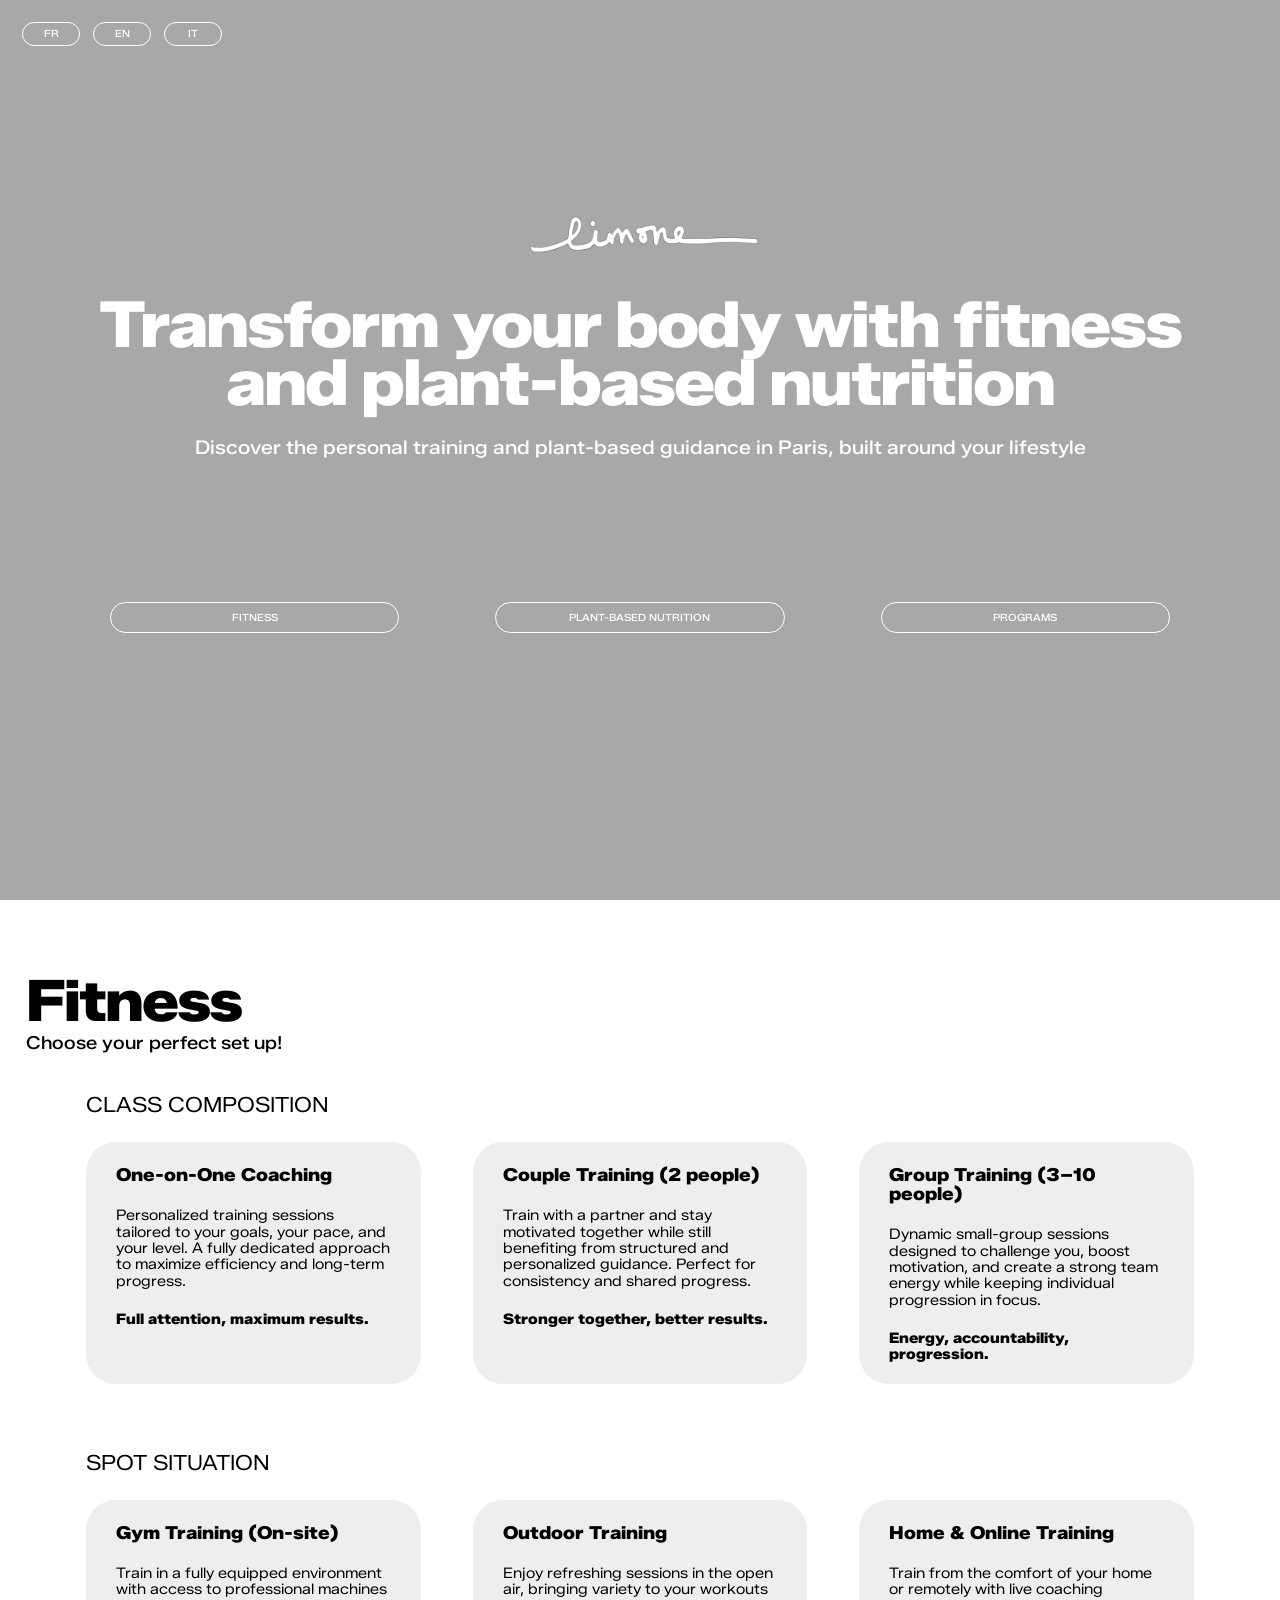
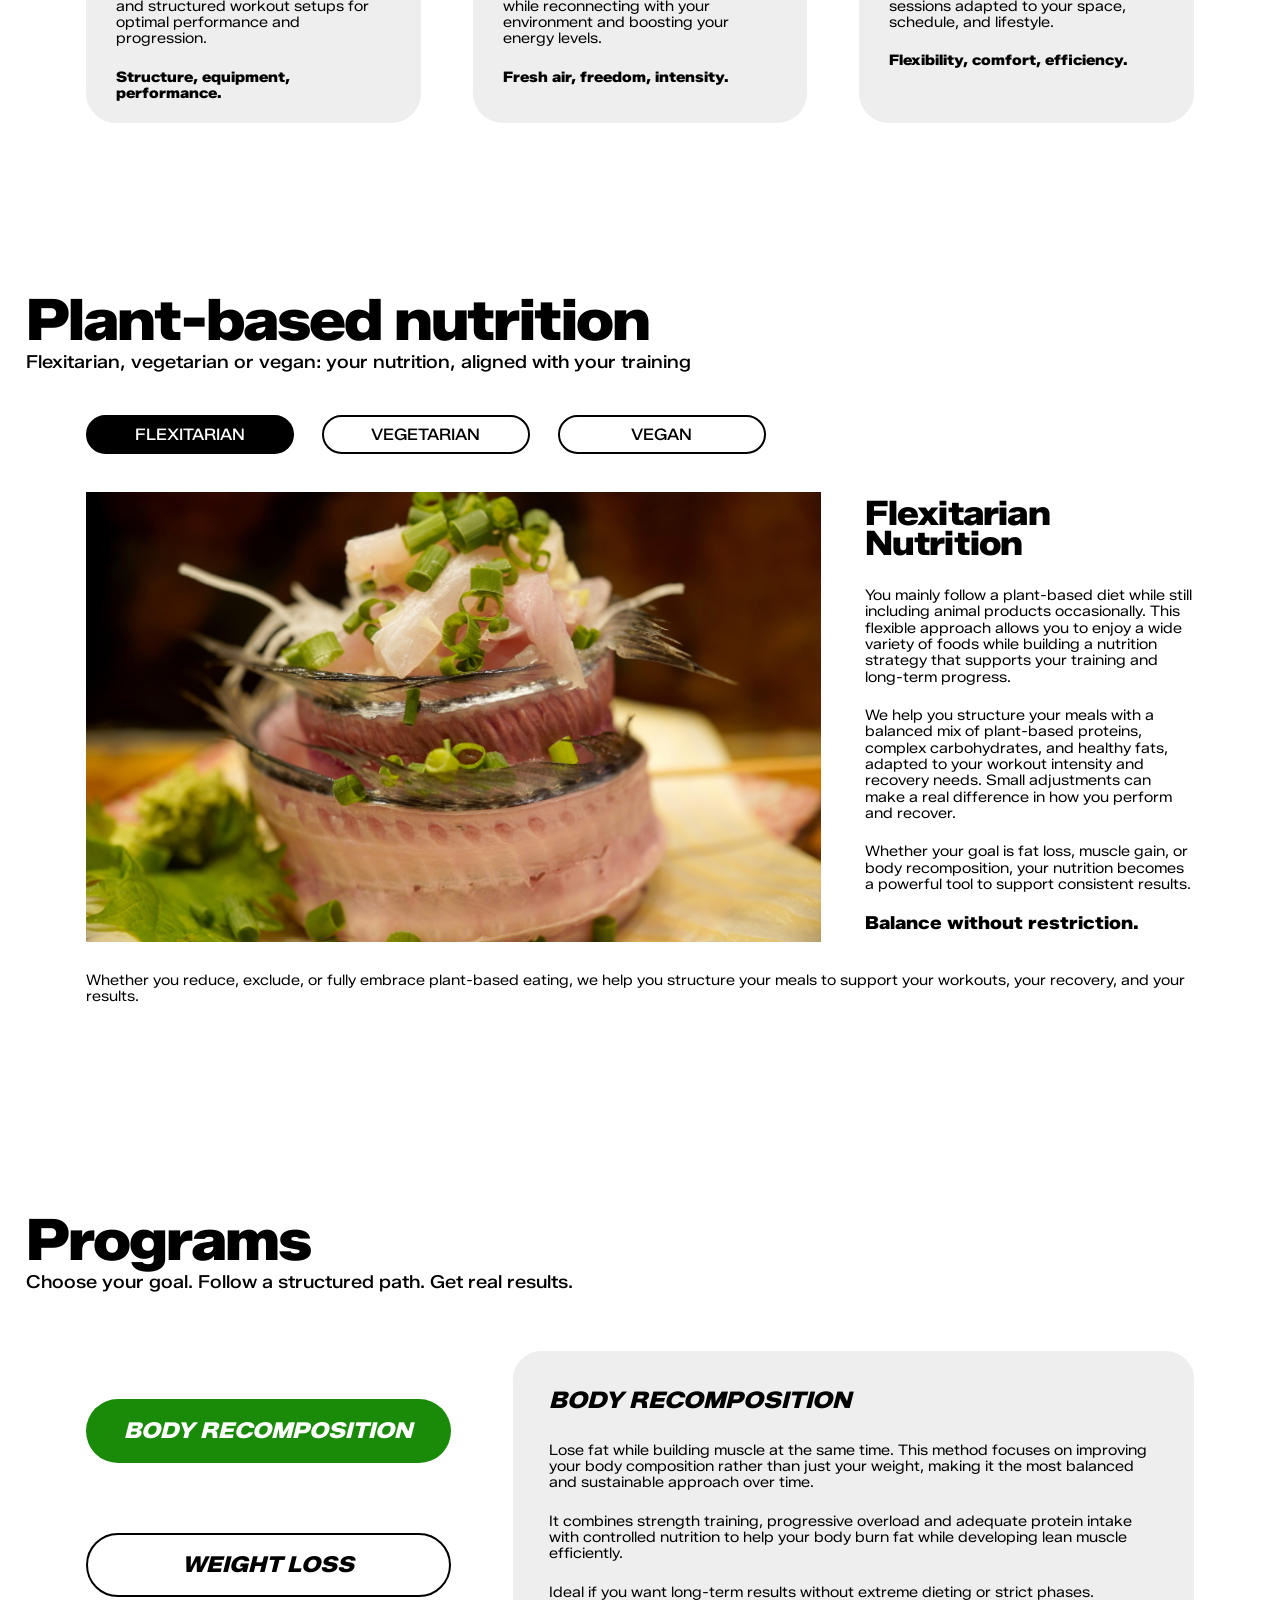
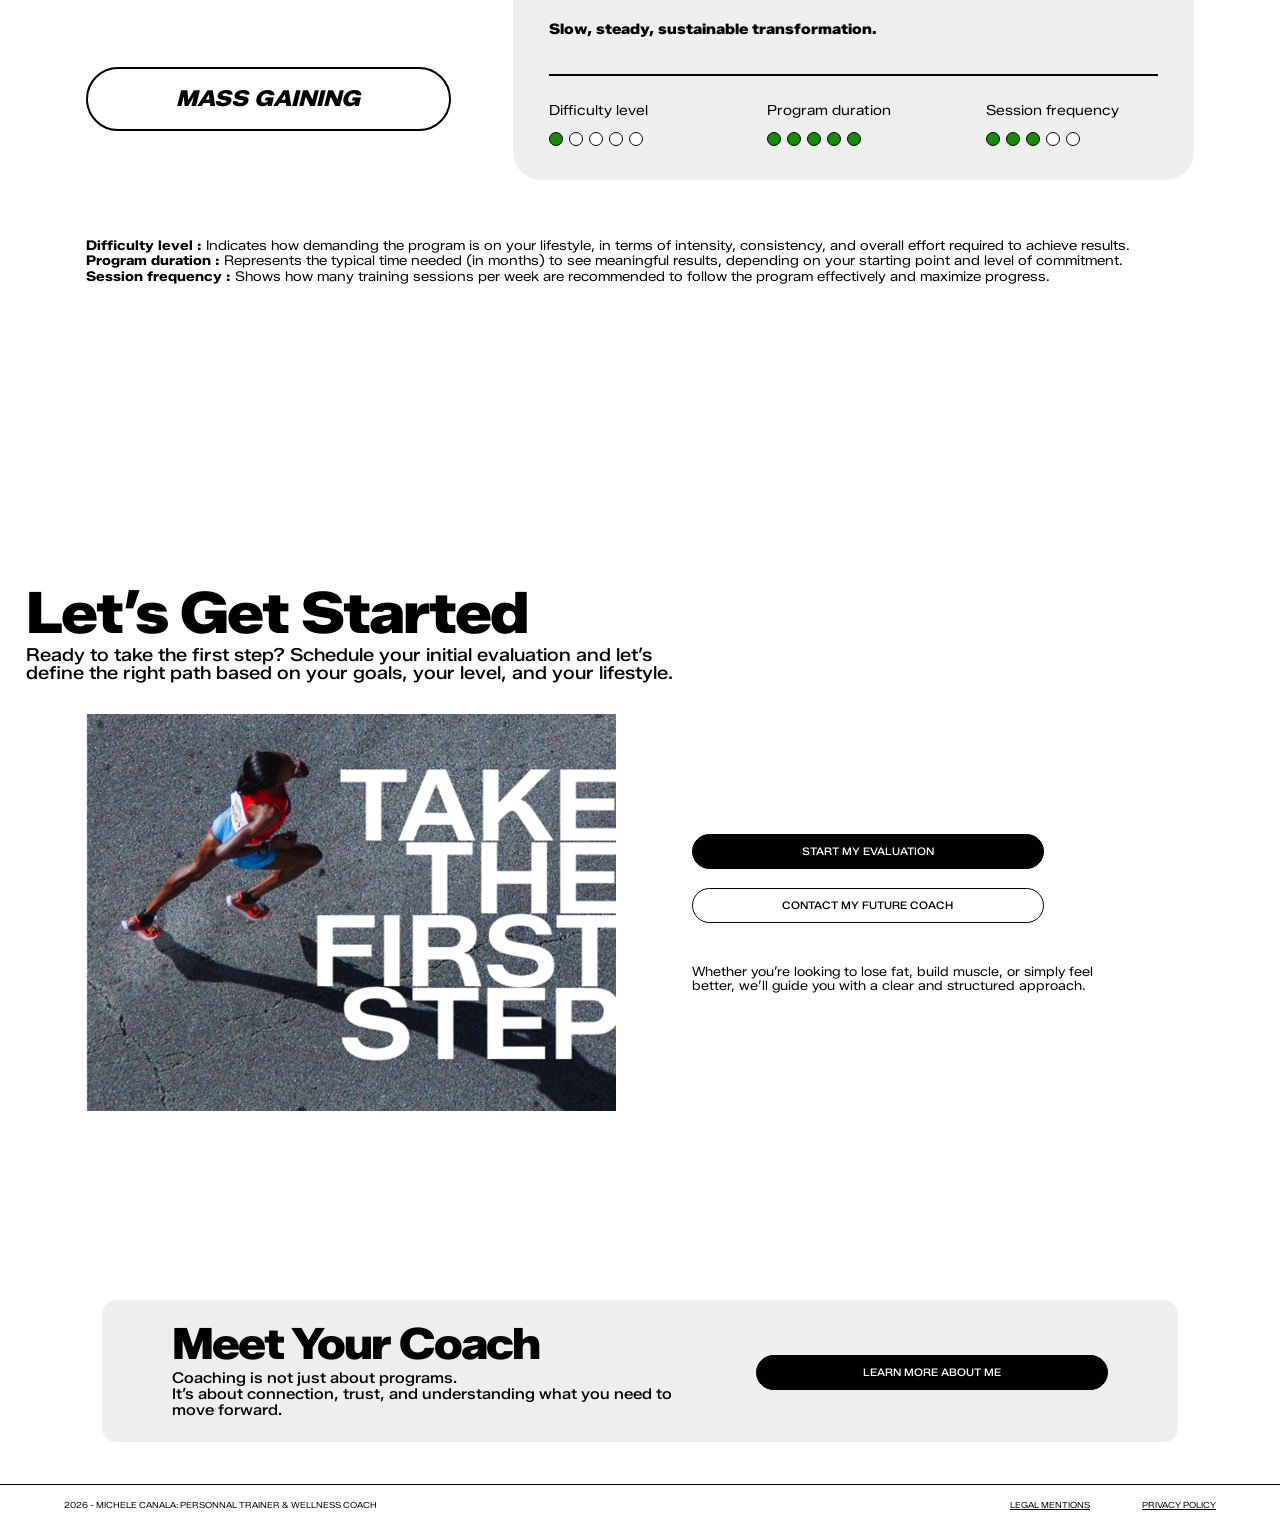
==== index.html @ 16d96513 "Update index.html" ====
<!-- =========================
     PAGE PRINCIPALE - MICHELE CANALA
========================= -->

<!DOCTYPE html>
<html lang="en">

<head>
    <meta charset="UTF-8">
    <meta name="viewport" content="width=device-width, initial-scale=1.0">
    <title>Michele Canala - Personal Trainer & Wellness Coach</title>
    <link rel="stylesheet" href="style.css">
</head>

<body>

    <header class="hero" id="top">

        <video class="hero-video" autoplay muted loop playsinline>
            <source src="Video-header-michele-canala.mp4" type="video/mp4">
        </video>

        <div class="hero-filter"></div>

        <div class="language-switcher">
            <a href="#">FR</a>
            <a href="#">EN</a>
            <a href="#">IT</a>
        </div>

        <div class="hero-content">

            <img class="hero-logo" src="limone-w.png" alt="Limone">

            <h1>
                <span>Transform your body with fitness</span>
                <span>and plant-based nutrition</span>
            </h1>

            <p>
                Discover the personal training and plant-based guidance in Paris,
                built around your lifestyle
            </p>

            <nav class="hero-nav">
                <button onclick="scrollToSection('fitness')">FITNESS</button>
                <button onclick="scrollToSection('nutrition')">PLANT-BASED NUTRITION</button>
                <button onclick="scrollToSection('programs')">PROGRAMS</button>
            </nav>

        </div>

    </header>

    <main>

        <!-- =========================
             FITNESS
        ========================= -->
        <section id="fitness" class="screen-section fitness-section">

            <div class="section-heading">
                <h2>Fitness</h2>
                <p>Choose your perfect set up!</p>
            </div>

            <div class="section-content-offset">

                <div class="content-block">
                    <p class="block-label">CLASS COMPOSITION</p>

                    <div class="three-columns">

                        <article class="grey-card fitness-card">
                            <h3>One-on-One Coaching</h3>
                            <p>
                                Personalized training sessions tailored to your goals, your pace,
                                and your level. A fully dedicated approach to maximize efficiency
                                and long-term progress.
                            </p>
                            <strong>Full attention, maximum results.</strong>
                        </article>

                        <article class="grey-card fitness-card">
                            <h3>Couple Training (2 people)</h3>
                            <p>
                                Train with a partner and stay motivated together while still
                                benefiting from structured and personalized guidance. Perfect for
                                consistency and shared progress.
                            </p>
                            <strong>Stronger together, better results.</strong>
                        </article>

                        <article class="grey-card fitness-card">
                            <h3>Group Training (3–10 people)</h3>
                            <p>
                                Dynamic small-group sessions designed to challenge you, boost
                                motivation, and create a strong team energy while keeping
                                individual progression in focus.
                            </p>
                            <strong>Energy, accountability, progression.</strong>
                        </article>

                    </div>
                </div>

                <div class="content-block">
                    <p class="block-label">SPOT SITUATION</p>

                    <div class="three-columns">

                        <article class="grey-card fitness-card">
                            <h3>Gym Training (On-site)</h3>
                            <p>
                                Train in a fully equipped environment with access to professional
                                machines and structured workout setups for optimal performance
                                and progression.
                            </p>
                            <strong>Structure, equipment, performance.</strong>
                        </article>

                        <article class="grey-card fitness-card">
                            <h3>Outdoor Training</h3>
                            <p>
                                Enjoy refreshing sessions in the open air, bringing variety to your
                                workouts while reconnecting with your environment and boosting
                                your energy levels.
                            </p>
                            <strong>Fresh air, freedom, intensity.</strong>
                        </article>

                        <article class="grey-card fitness-card">
                            <h3>Home & Online Training</h3>
                            <p>
                                Train from the comfort of your home or remotely with live coaching
                                sessions adapted to your space, schedule, and lifestyle.
                            </p>
                            <strong>Flexibility, comfort, efficiency.</strong>
                        </article>

                    </div>
                </div>

            </div>

        </section>

        <!-- =========================
             PLANT-BASED NUTRITION
        ========================= -->
        <section id="nutrition" class="screen-section nutrition-section">

            <div class="section-heading">
                <h2>Plant-based nutrition</h2>
                <p>Flexitarian, vegetarian or vegan: your nutrition, aligned with your training</p>
            </div>

            <div class="section-content-offset">

                <div class="nutrition-tabs">
                    <button class="nutrition-tab active" data-nutrition="flexitarian">FLEXITARIAN</button>
                    <button class="nutrition-tab" data-nutrition="vegetarian">VEGETARIAN</button>
                    <button class="nutrition-tab" data-nutrition="vegan">VEGAN</button>
                </div>

                <div id="nutrition-content"></div>

                <p class="nutrition-footer-text">
                    Whether you reduce, exclude, or fully embrace plant-based eating, we help you structure your meals
                    to support your workouts, your recovery, and your results.
                </p>

            </div>

        </section>

        <!-- =========================
             PROGRAMS 
        ========================= -->
        <section id="programs" class="screen-section programs-section">

            <div class="section-heading">
                <h2>Programs</h2>
                <p>Choose your goal. Follow a structured path. Get real results.</p>
            </div>

            <div class="programs-new-layout">

                <div class="program-selector">
                    <button class="program-choice active" data-program="recomposition">BODY RECOMPOSITION</button>
                    <button class="program-choice" data-program="weightloss">WEIGHT LOSS</button>
                    <button class="program-choice" data-program="mass">MASS GAINING</button>
                </div>

                <article class="program-detail-card" id="program-detail-card"></article>

            </div>

            <p class="programs-metrics-legend">
                <strong>Difficulty level :</strong> Indicates how demanding the program is on your lifestyle, in terms of intensity,
                consistency, and overall effort required to achieve results.<br>
                <strong>Program duration :</strong> Represents the typical time needed (in months) to see meaningful results,
                depending on your starting point and level of commitment.<br>
                <strong>Session frequency :</strong> Shows how many training sessions per week are recommended to follow the program
                effectively and maximize progress.
            </p>

        </section>

        <!-- =========================
             LET'S GET STARTED
        ========================= -->
        <section class="screen-section start-section">

            <div class="section-heading">
                <h2>Let’s Get Started</h2>
                <p>
                    Ready to take the first step? Schedule your initial evaluation and let’s<br>
                    define the right path based on your goals, your level, and your lifestyle.
                </p>
            </div>

            <div class="section-content-offset">

                <div class="start-layout">

                    <img class="start-image" src="the-first-step.png" alt="Take the first step">

                    <div class="start-content">

                        <a class="button-primary" href="mailto:hello@michelecanala.com">
                            START MY EVALUATION
                        </a>

                        <a class="button-secondary" href="mailto:hello@michelecanala.com">
                            CONTACT MY FUTURE COACH
                        </a>

                        <p>
                            Whether you’re looking to lose fat, build muscle, or simply feel better,
                            we’ll guide you with a clear and structured approach.
                        </p>

                    </div>

                </div>

            </div>

        </section>

        <section class="coach-strip">

            <div class="coach-text">
                <h2>Meet Your Coach</h2>
                <p>
                    Coaching is not just about programs.<br>
                    It’s about connection, trust, and understanding what you need to move forward.
                </p>
            </div>

            <a href="coach.html" class="button-primary coach-button">
                LEARN MORE ABOUT ME
            </a>

        </section>

    </main>

    <footer class="footer">

        <p>2026 - MICHELE CANALA: PERSONNAL TRAINER & WELLNESS COACH</p>

        <div class="footer-links">
            <a href="#">LEGAL MENTIONS</a>
            <a href="#">PRIVACY POLICY</a>
        </div>

    </footer>

    <script src="script.js"></script>

</body>

</html>
---- style.css ----
/* =========================
   FONT - ZALANDO SANS SEMIEXPANDED
========================= */

@font-face {
    font-family: "Zalando SemiExpanded";
    src: url("ZalandoSansSemiExpanded-Regular.ttf") format("truetype");
    font-weight: 400;
}

@font-face {
    font-family: "Zalando SemiExpanded";
    src: url("ZalandoSansSemiExpanded-Medium.ttf") format("truetype");
    font-weight: 500;
}

@font-face {
    font-family: "Zalando SemiExpanded";
    src: url("ZalandoSansSemiExpanded-SemiBold.ttf") format("truetype");
    font-weight: 600;
}

@font-face {
    font-family: "Zalando SemiExpanded";
    src: url("ZalandoSansSemiExpanded-Bold.ttf") format("truetype");
    font-weight: 700;
}

@font-face {
    font-family: "Zalando SemiExpanded";
    src: url("ZalandoSansSemiExpanded-Black.ttf") format("truetype");
    font-weight: 900;
}

/* =========================
   RESET
========================= */

* {
    margin: 0;
    padding: 0;
    box-sizing: border-box;
}

html {
    scroll-behavior: smooth;
}

body {
    font-family: "Zalando SemiExpanded", Arial, sans-serif;
    background: #ffffff;
    color: #000000;
    line-height: 1.05;
}

button,
a {
    font-family: inherit;
    cursor: pointer;
}

/* =========================
   HEADER
========================= */

.hero {
    position: relative;
    width: 100%;
    height: 100vh;
    min-height: 720px;
    overflow: hidden;
    color: #ffffff;
}

.hero-video {
    position: absolute;
    inset: 0;
    width: 100%;
    height: 100%;
    object-fit: cover;
    z-index: 1;
}

.hero-filter {
    position: absolute;
    inset: 0;
    background: rgba(0, 0, 0, 0.34);
    z-index: 2;
}

.language-switcher {
    position: absolute;
    top: 22px;
    left: 22px;
    display: flex;
    gap: 13px;
    z-index: 4;
}

.language-switcher a {
    display: flex;
    align-items: center;
    justify-content: center;
    width: 58px;
    height: 24px;
    border: 1.6px solid #ffffff;
    border-radius: 999px;
    color: #ffffff;
    text-decoration: none;
    font-size: 10px;
    font-weight: 500;
}

.hero-content {
    position: relative;
    z-index: 3;
    width: 100%;
    max-width: 1320px;
    height: 100%;
    margin: 0 auto;
    padding-top: 24vh;
    text-align: center;
}

.hero-logo {
    width: 260px;
    height: auto;
    display: block;
    margin: 0 auto 42px;
}

.hero h1 {
    font-size: clamp(48px, 5vw, 78px);
    line-height: 0.9;
    font-weight: 900;
    letter-spacing: -2px;
    margin-bottom: 26px;
}

.hero h1 span {
    display: block;
    white-space: nowrap;
}

.hero p {
    font-size: 19px;
    font-weight: 500;
    margin-bottom: 145px;
}

.hero-nav {
    width: 86%;
    max-width: 1060px;
    margin: 0 auto;
    display: grid;
    grid-template-columns: repeat(3, 1fr);
    gap: 96px;
}

.hero-nav button {
    height: 31px;
    border: 1.8px solid #ffffff;
    border-radius: 999px;
    background: transparent;
    color: #ffffff;
    font-size: 10px;
    font-weight: 500;
    text-transform: uppercase;
}

/* =========================
   STRUCTURE GLOBALE
========================= */

.screen-section {
    width: 96%;
    max-width: 1540px;
    min-height: 100vh;
    margin: 0 auto;
    padding-top: 38px;
    padding-bottom: 38px;
    display: flex;
    flex-direction: column;
    justify-content: center;
}

.section-heading {
    margin-bottom: 42px;
}

.section-heading h2,
.coach-strip h2 {
    font-size: clamp(46px, 4.5vw, 76px);
    line-height: 0.82;
    font-weight: 900;
    letter-spacing: -2px;
}

.section-heading p {
    margin-top: 10px;
    font-size: clamp(18px, 1.35vw, 24px);
    font-weight: 500;
    line-height: 1;
}

.section-content-offset {
    width: calc(100% - 120px);
    margin-left: 60px;
}

.content-block {
    margin-bottom: 68px;
}

.content-block:last-child {
    margin-bottom: 0;
}

.block-label {
    margin-bottom: 26px;
    font-size: 21px;
    font-weight: 400;
    text-transform: uppercase;
}

.three-columns {
    display: grid;
    grid-template-columns: repeat(3, minmax(0, 430px));
    justify-content: space-between;
    gap: 52px;
}

/* =========================
   FITNESS
========================= */

.fitness-card {
    min-height: 196px;
    padding: 24px 30px 22px;
    background: #eeeeee;
    border-radius: 30px;
}

.fitness-card h3 {
    font-size: 18px;
    font-weight: 900;
    margin-bottom: 22px;
}

.fitness-card p {
    font-size: 14.6px;
    line-height: 1.12;
    font-weight: 400;
    margin-bottom: 22px;
}

.fitness-card strong {
    display: block;
    font-size: 14.6px;
    line-height: 1.1;
    font-weight: 900;
}

/* =========================
   NUTRITION
========================= */

.nutrition-section {
    justify-content: center;
}

.nutrition-section .section-heading {
    margin-bottom: 44px;
}

.nutrition-tabs {
    width: 680px;
    display: grid;
    grid-template-columns: repeat(3, 1fr);
    gap: 28px;
    margin-bottom: 38px;
}

.nutrition-tab {
    height: 39px;
    border: 2px solid #000000;
    border-radius: 999px;
    background: #ffffff;
    color: #000000;
    font-size: 16px;
    font-weight: 500;
    text-transform: uppercase;
}

.nutrition-tab.active {
    background: #000000;
    color: #ffffff;
}

.nutrition-layout {
    display: grid;
    grid-template-columns: 735px 1fr;
    gap: 44px;
    align-items: start;
    overflow: visible;
}

.nutrition-image {
    width: 100%;
    height: 450px;
    object-fit: cover;
    display: block;
}

.nutrition-image[src*="takedahrs"] {
    object-position: center 62%;
}

.nutrition-image[src*="pen_ash"] {
    object-position: center 78%;
}

.nutrition-image[src*="joannawielgosz"] {
    object-position: center 54%;
}

.nutrition-copy {
    max-width: 610px;
    padding-top: 6px;
}

.nutrition-copy h3 {
    max-width: 330px;
    font-size: 34px;
    line-height: 0.9;
    font-weight: 900;
    letter-spacing: -0.8px;
    margin-bottom: 28px;
}

.nutrition-copy p {
    font-size: 14.6px;
    line-height: 1.12;
    font-weight: 400;
    margin-bottom: 22px;
}

.nutrition-copy strong {
    display: block;
    margin-top: 18px;
    font-size: 18px;
    line-height: 1.08;
    font-weight: 900;
}

.nutrition-footer-text {
    margin-top: 30px;
    font-size: 14.6px;
    line-height: 1.12;
    font-weight: 400;
}

/* =========================
   PROGRAMS - NOUVELLE MAQUETTE
========================= */

.programs-section {
    justify-content: center;
}

.programs-section .section-heading {
    margin-bottom: 60px;
}

.programs-new-layout {
    width: calc(100% - 120px);
    margin-left: 60px;
    display: grid;
    grid-template-columns: 365px 1fr;
    gap: 62px;
    align-items: center;
}

.program-selector {
    display: flex;
    flex-direction: column;
    gap: 70px;
}

.program-choice {
    width: 365px;
    height: 64px;
    border: 2px solid #000000;
    border-radius: 999px;
    background: #ffffff;
    color: #000000;
    font-size: 22px;
    line-height: 1;
    font-weight: 900;
    font-style: italic;
    text-transform: uppercase;
}

.program-choice.active {
    color: #ffffff;
    border-color: transparent;
}

.program-choice.green {
    background: #198b08;
}

.program-choice.pink {
    background: #e7005a;
}

.program-choice.blue {
    background: #003bd8;
}

.program-detail-card {
    min-height: 405px;
    padding: 38px 36px 34px;
    background: #eeeeee;
    border-radius: 28px;
}

.program-detail-card h3 {
    font-size: 23px;
    line-height: 1;
    font-weight: 900;
    font-style: italic;
    margin-bottom: 30px;
}

.program-detail-card p {
    font-size: 14.6px;
    line-height: 1.12;
    font-weight: 400;
    margin-bottom: 22px;
}

.program-detail-card strong {
    display: block;
    font-size: 14.6px;
    line-height: 1.08;
    font-weight: 900;
    margin-top: 22px;
}

.program-detail-separator {
    width: 100%;
    height: 2px;
    background: #000000;
    margin: 36px 0 28px;
}

.program-detail-metrics {
    display: grid;
    grid-template-columns: repeat(3, 1fr);
    gap: 46px;
}

.program-detail-metric h4 {
    font-size: 14px;
    line-height: 1;
    font-weight: 400;
    margin-bottom: 14px;
}

.program-detail-dots {
    display: flex;
    gap: 6px;
}

.program-detail-dot {
    width: 14px;
    height: 14px;
    border: 1.5px solid #000000;
    border-radius: 50%;
    background: #ffffff;
}

.program-detail-card.green .program-detail-dot.active {
    background: #198b08;
}

.program-detail-card.pink .program-detail-dot.active {
    background: #e7005a;
}

.program-detail-card.blue .program-detail-dot.active {
    background: #003bd8;
}

.programs-metrics-legend {
    width: calc(100% - 120px);
    margin-left: 60px;
    margin-top: 58px;
    font-size: 13.5px;
    line-height: 1.15;
    font-weight: 400;
}

.programs-metrics-legend strong {
    font-weight: 700;
}

/* =========================
   LET'S GET STARTED
========================= */

.start-section .section-heading {
    margin-bottom: 32px;
}

.start-layout {
    display: grid;
    grid-template-columns: 0.95fr 0.9fr;
    gap: 76px;
    align-items: center;
}

.start-image {
    width: 100%;
    height: auto;
    object-fit: contain;
    display: block;
}

.start-content {
    display: flex;
    flex-direction: column;
    align-items: flex-start;
    gap: 19px;
}

.button-primary,
.button-secondary {
    width: 352px;
    height: 35px;
    border-radius: 999px;
    display: inline-flex;
    align-items: center;
    justify-content: center;
    text-decoration: none;
    font-size: 10.5px;
    font-weight: 500;
    text-transform: uppercase;
}

.button-primary {
    background: #000000;
    color: #ffffff;
    border: 1.7px solid #000000;
}

.button-secondary {
    background: #ffffff;
    color: #000000;
    border: 1.7px solid #000000;
}

.start-content p {
    margin-top: 22px;
    width: 430px;
    font-size: 13px;
    line-height: 1.08;
    font-weight: 400;
}

/* =========================
   MEET YOUR COACH
========================= */

.coach-strip {
    width: 84%;
    max-width: 1220px;
    margin: 0 auto 42px;
    padding: 26px 70px 24px;
    background: #eeeeee;
    border-radius: 14px;
    display: grid;
    grid-template-columns: 1fr 360px;
    gap: 48px;
    align-items: center;
}

.coach-strip h2 {
    font-size: clamp(40px, 3.4vw, 58px);
}

.coach-strip p {
    margin-top: 8px;
    font-size: 15px;
    line-height: 1.08;
    font-weight: 500;
}

.coach-button {
    justify-self: end;
}

/* =========================
   FOOTER
========================= */

.footer {
    border-top: 1px solid #000000;
    min-height: 42px;
    padding: 14px 5%;
    display: flex;
    align-items: center;
    justify-content: space-between;
    font-size: 8.5px;
    font-weight: 400;
    text-transform: uppercase;
}

.footer-links {
    display: flex;
    gap: 52px;
}

.footer a {
    color: #000000;
    text-decoration: underline;
}

/* =========================
   RESPONSIVE
========================= */

@media (max-width: 900px) {

    .hero {
        min-height: 680px;
    }

    .hero-content {
        padding: 24vh 24px 0;
    }

    .hero-logo {
        width: 180px;
        margin-bottom: 28px;
    }

    .hero h1 {
        font-size: 42px;
    }

    .hero h1 span {
        white-space: normal;
    }

    .hero p {
        margin-bottom: 80px;
    }

    .hero-nav,
    .three-columns,
    .nutrition-layout,
    .start-layout,
    .coach-strip,
    .footer,
    .programs-new-layout {
        grid-template-columns: 1fr;
    }

    .hero-nav {
        gap: 14px;
    }

    .screen-section,
    .coach-strip {
        width: 90%;
        min-height: auto;
        padding-top: 64px;
        padding-bottom: 64px;
    }

    .section-content-offset,
    .programs-new-layout,
    .programs-metrics-legend {
        width: 100%;
        margin-left: 0;
    }

    .nutrition-tabs,
    .program-choice {
        width: 100%;
    }

    .nutrition-tabs {
        gap: 12px;
    }

    .nutrition-tab {
        font-size: 11px;
        height: 32px;
    }

    .nutrition-image {
        width: 100%;
        height: auto;
        aspect-ratio: 1.25 / 1;
    }

    .program-selector {
        gap: 18px;
    }

    .program-detail-metrics {
        grid-template-columns: 1fr;
        gap: 24px;
    }

    .button-primary,
    .button-secondary,
    .start-content p {
        width: 100%;
    }

    .coach-button {
        justify-self: start;
    }

    .footer-links {
        gap: 18px;
    }
}
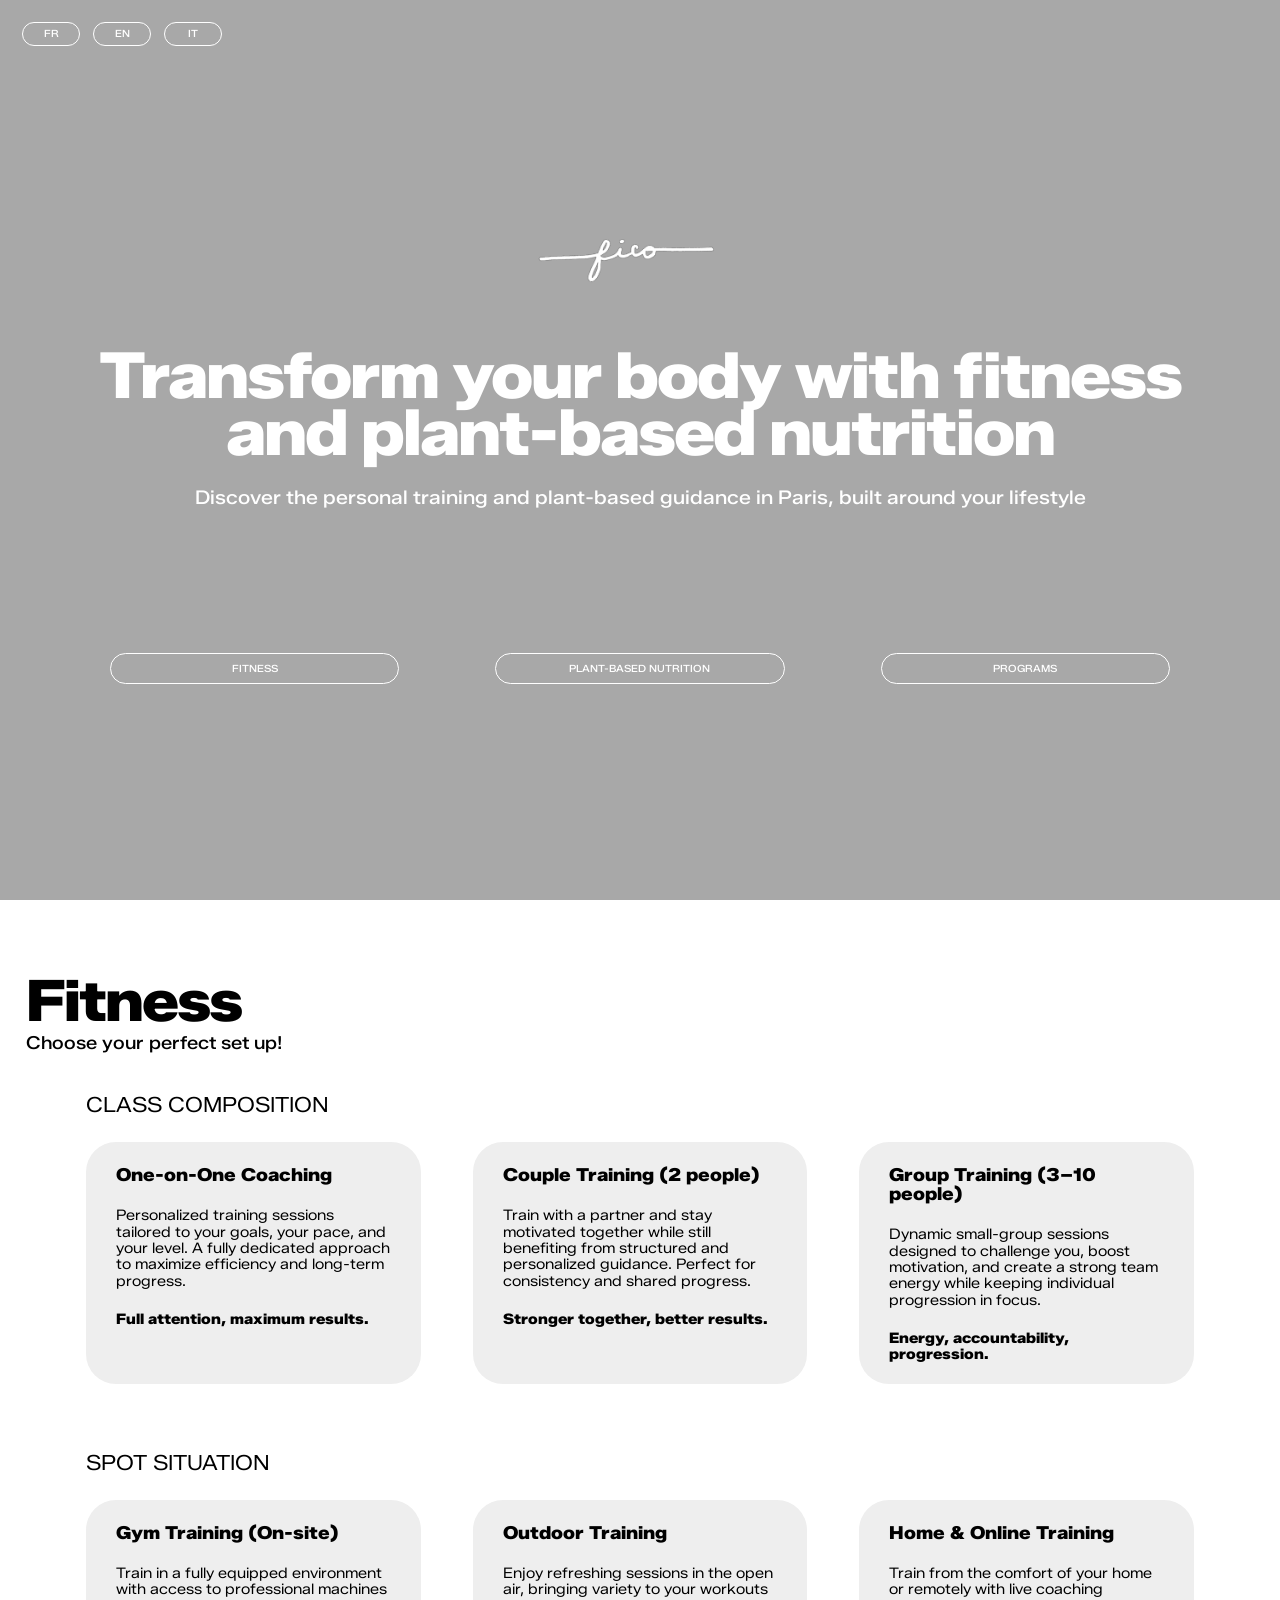
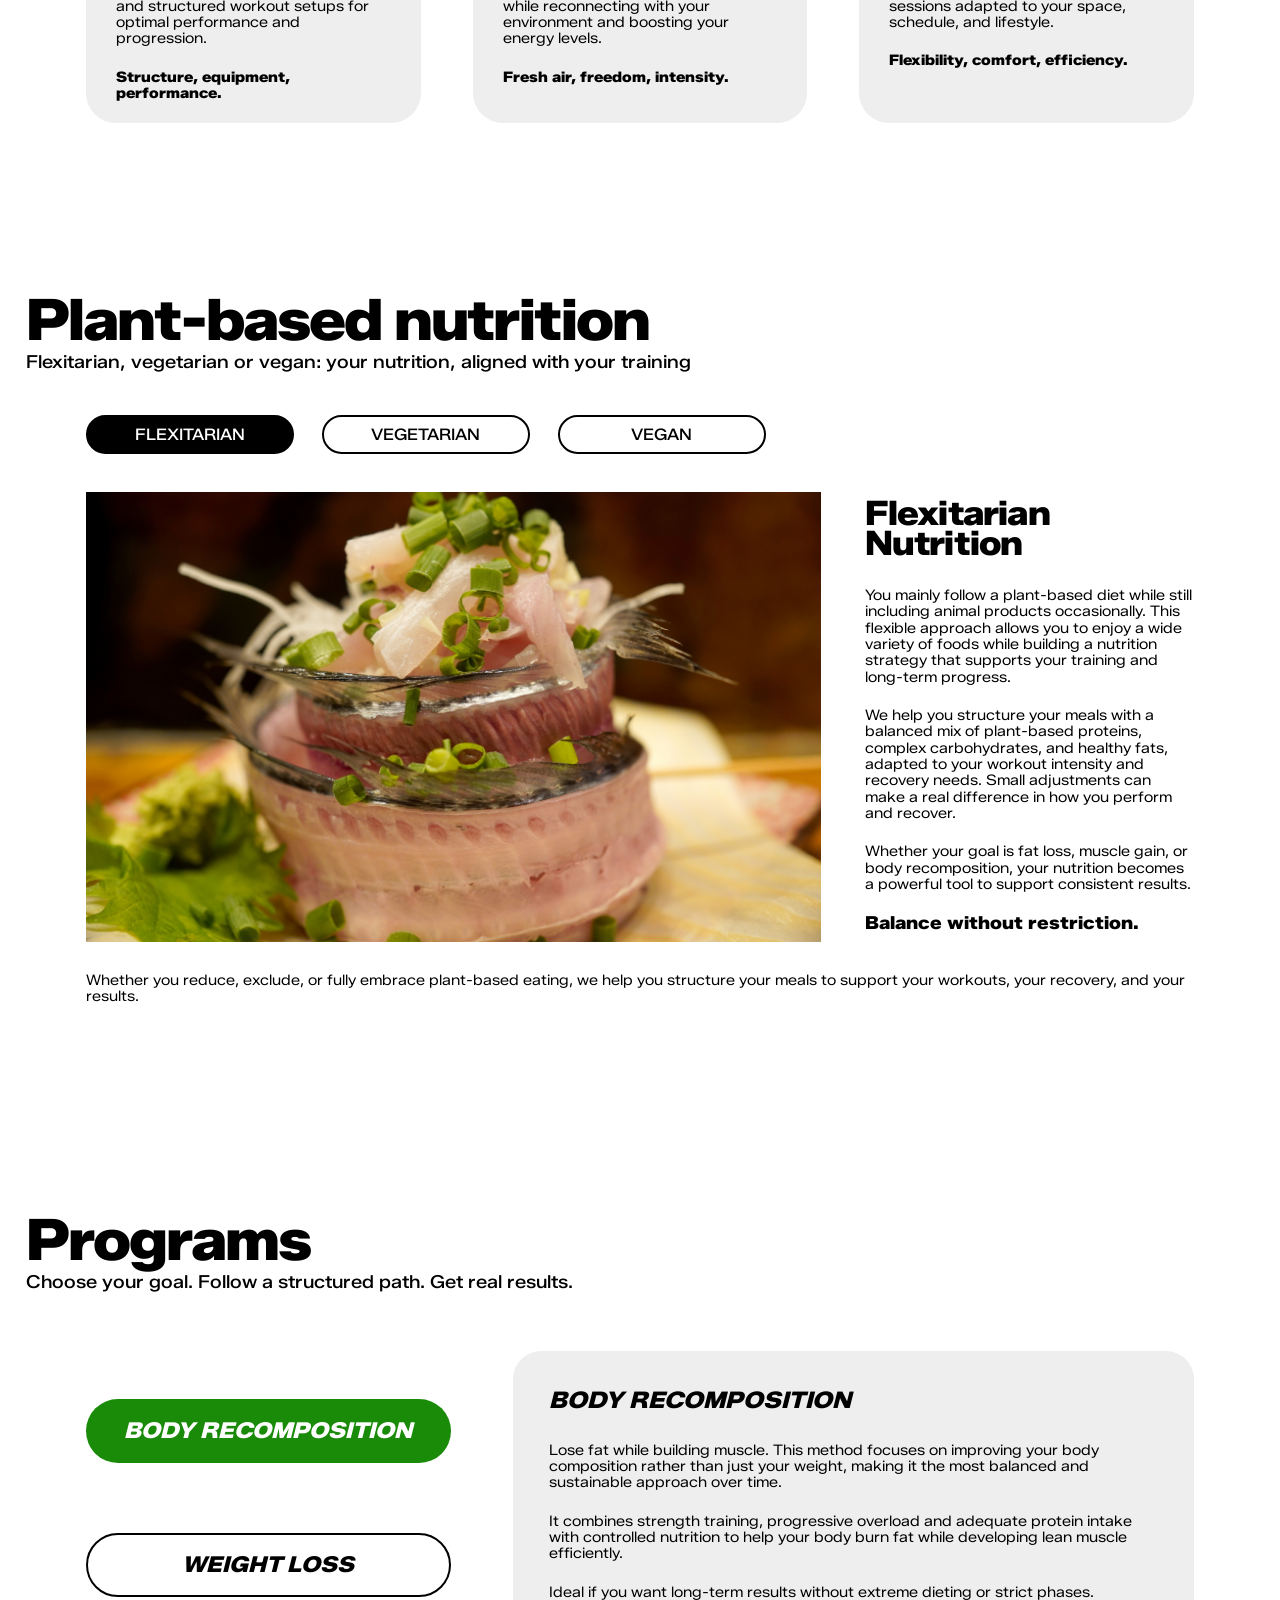
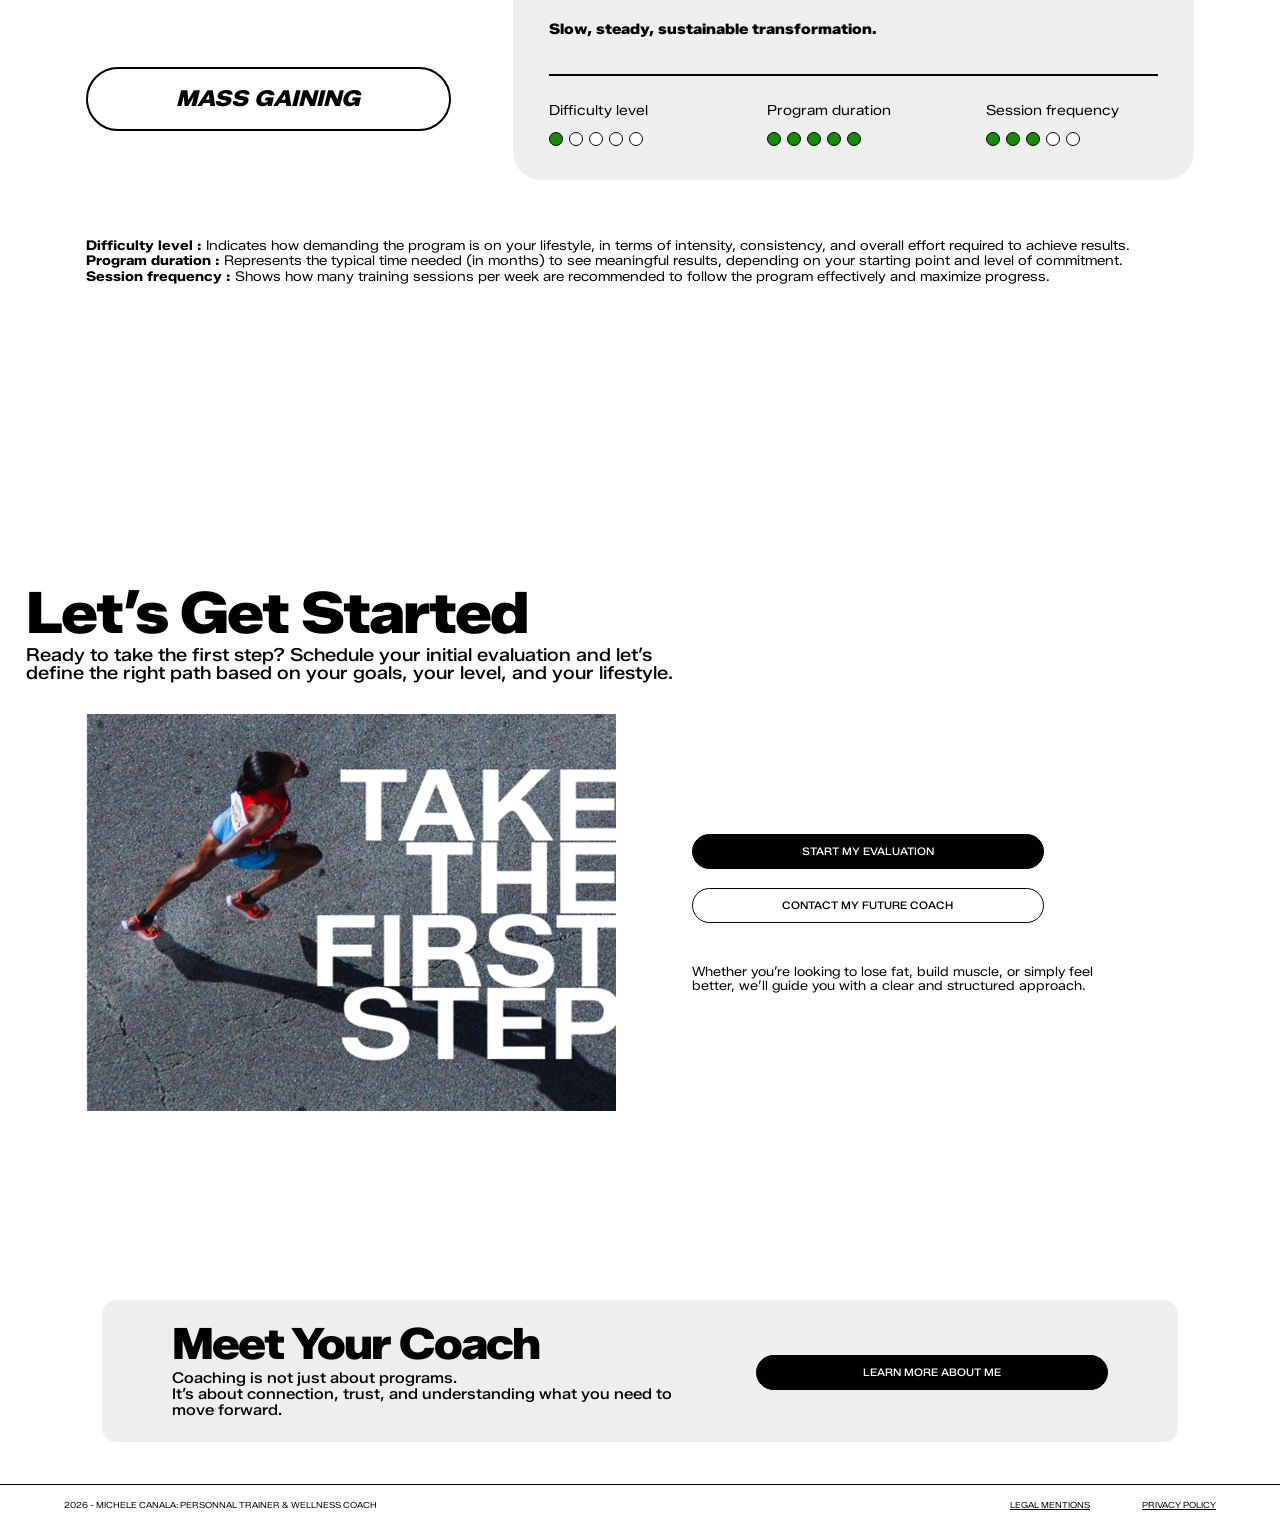
==== commit 496dd7b5: "Update index.html" ====
--- a/index.html
+++ b/index.html
@@ -30,7 +30,7 @@
 
         <div class="hero-content">
 
-            <img class="hero-logo" src="limone-w.png" alt="Limone">
+            <img class="hero-logo" src="fico-w.png" alt="Fico">
 
             <h1>
                 <span>Transform your body with fitness</span>
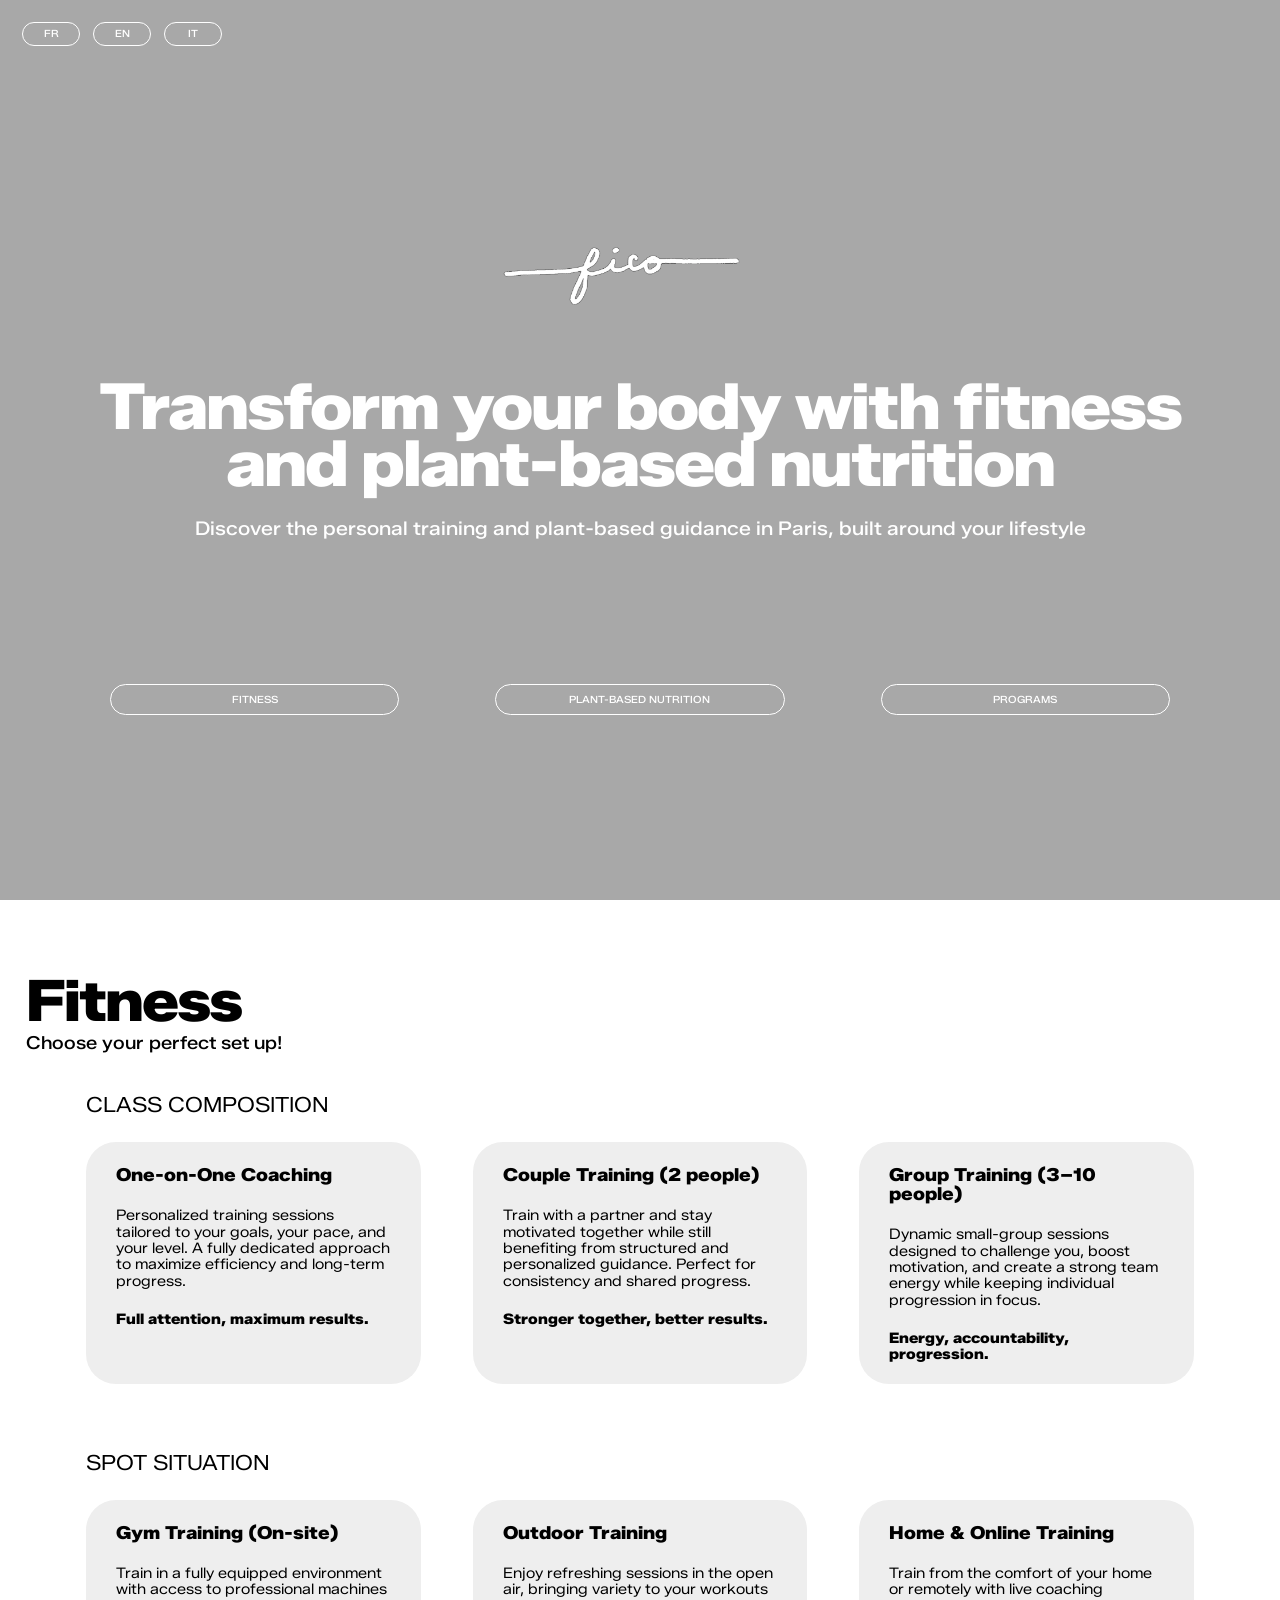
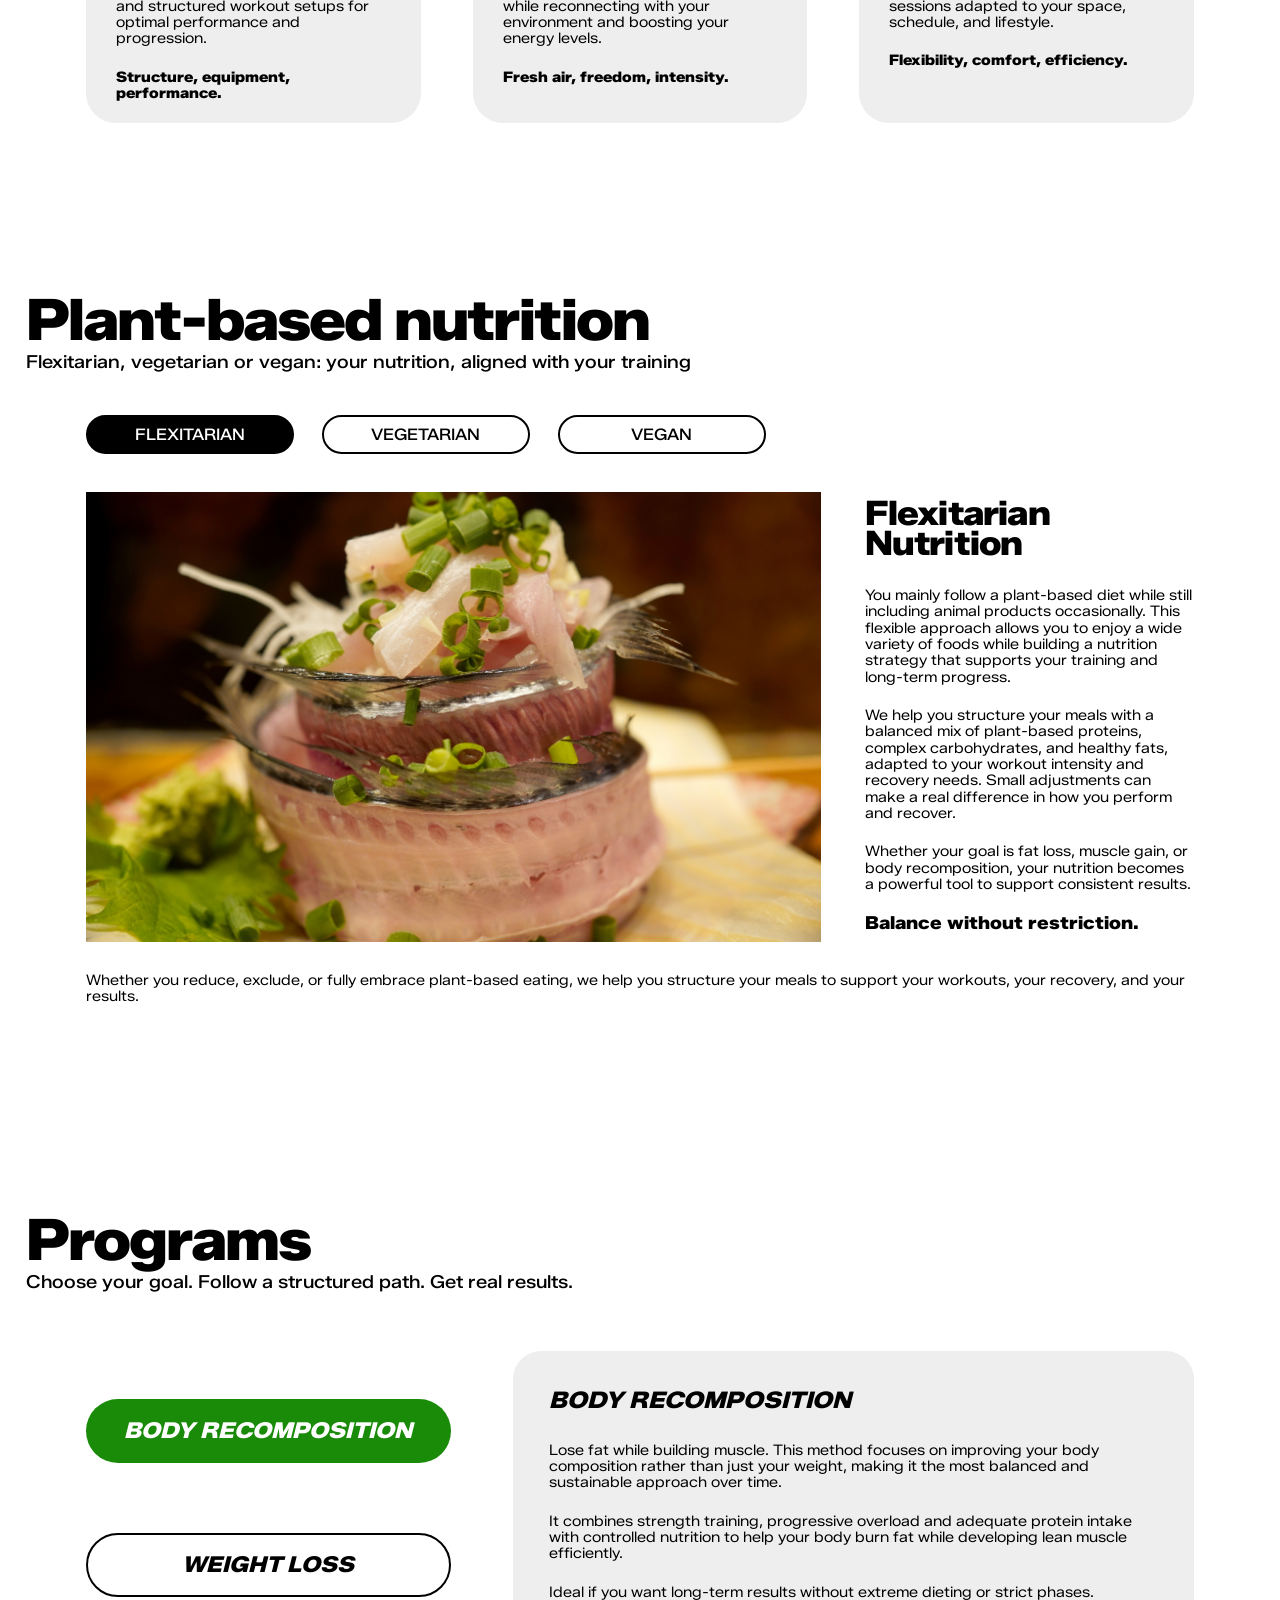
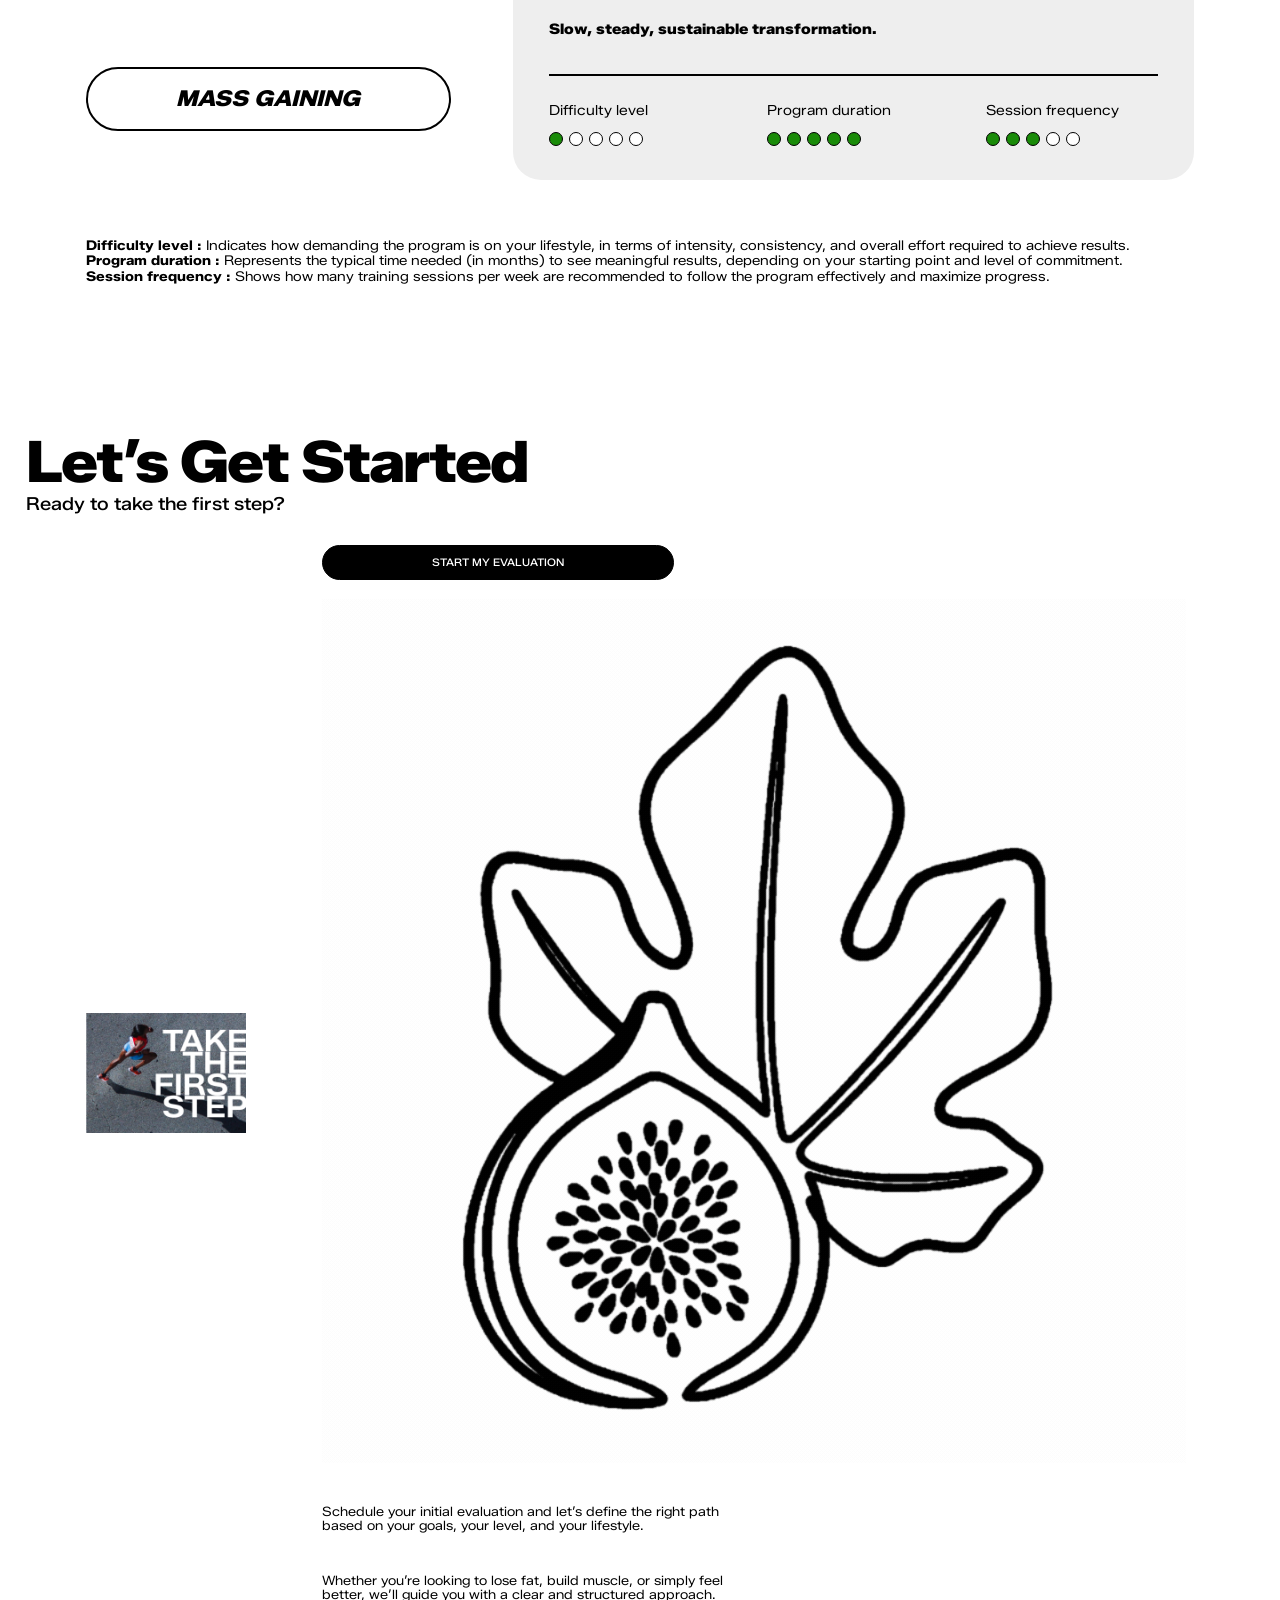
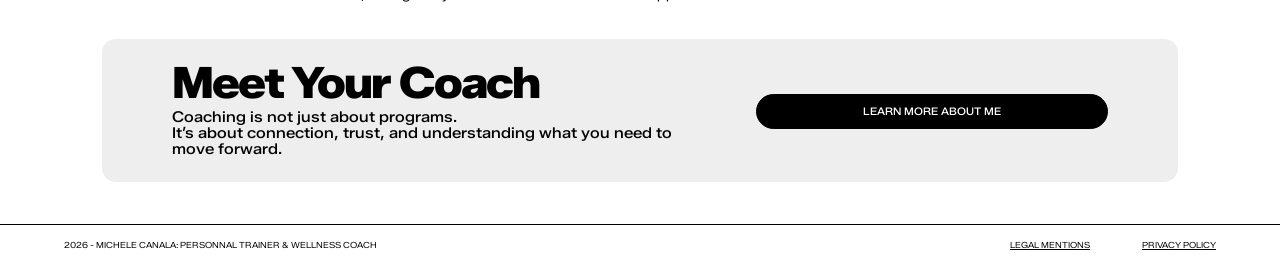
==== commit d03ea72b: "Update index.html" ====
--- a/index.html
+++ b/index.html
@@ -210,44 +210,40 @@
         <!-- =========================
              LET'S GET STARTED
         ========================= -->
-        <section class="screen-section start-section">
-
-            <div class="section-heading">
-                <h2>Let’s Get Started</h2>
+       <section class="screen-section start-section">
+
+    <div class="section-heading">
+        <h2>Let’s Get Started</h2>
+        <p>Ready to take the first step?</p>
+    </div>
+
+    <div class="section-content-offset">
+        <div class="start-layout">
+
+            <img class="start-image" src="the-first-step.png" alt="Take the first step">
+
+            <div class="start-content">
+                <a class="button-primary" href="mailto:hello@michelecanala.com">
+                    START MY EVALUATION
+                </a>
+
+                <img class="start-gif" src="fico-square-animated.gif" alt="Fico animated icon">
+
                 <p>
-                    Ready to take the first step? Schedule your initial evaluation and let’s<br>
-                    define the right path based on your goals, your level, and your lifestyle.
-                </p>
-            </div>
-
-            <div class="section-content-offset">
-
-                <div class="start-layout">
-
-                    <img class="start-image" src="the-first-step.png" alt="Take the first step">
-
-                    <div class="start-content">
-
-                        <a class="button-primary" href="mailto:hello@michelecanala.com">
-                            START MY EVALUATION
-                        </a>
-
-                        <a class="button-secondary" href="mailto:hello@michelecanala.com">
-                            CONTACT MY FUTURE COACH
-                        </a>
-
-                        <p>
-                            Whether you’re looking to lose fat, build muscle, or simply feel better,
-                            we’ll guide you with a clear and structured approach.
-                        </p>
-
-                    </div>
-
-                </div>
-
-            </div>
-
-        </section>
+                    Schedule your initial evaluation and let’s define the right path
+                    based on your goals, your level, and your lifestyle.
+                </p>
+
+                <p>
+                    Whether you’re looking to lose fat, build muscle, or simply feel
+                    better, we’ll guide you with a clear and structured approach.
+                </p>
+            </div>
+
+        </div>
+    </div>
+
+</section>
 
         <section class="coach-strip">
 
--- a/style.css
+++ b/style.css
@@ -123,7 +123,7 @@
 }
 
 .hero-logo {
-    width: 260px;
+    width: 350px;
     height: auto;
     display: block;
     margin: 0 auto 42px;
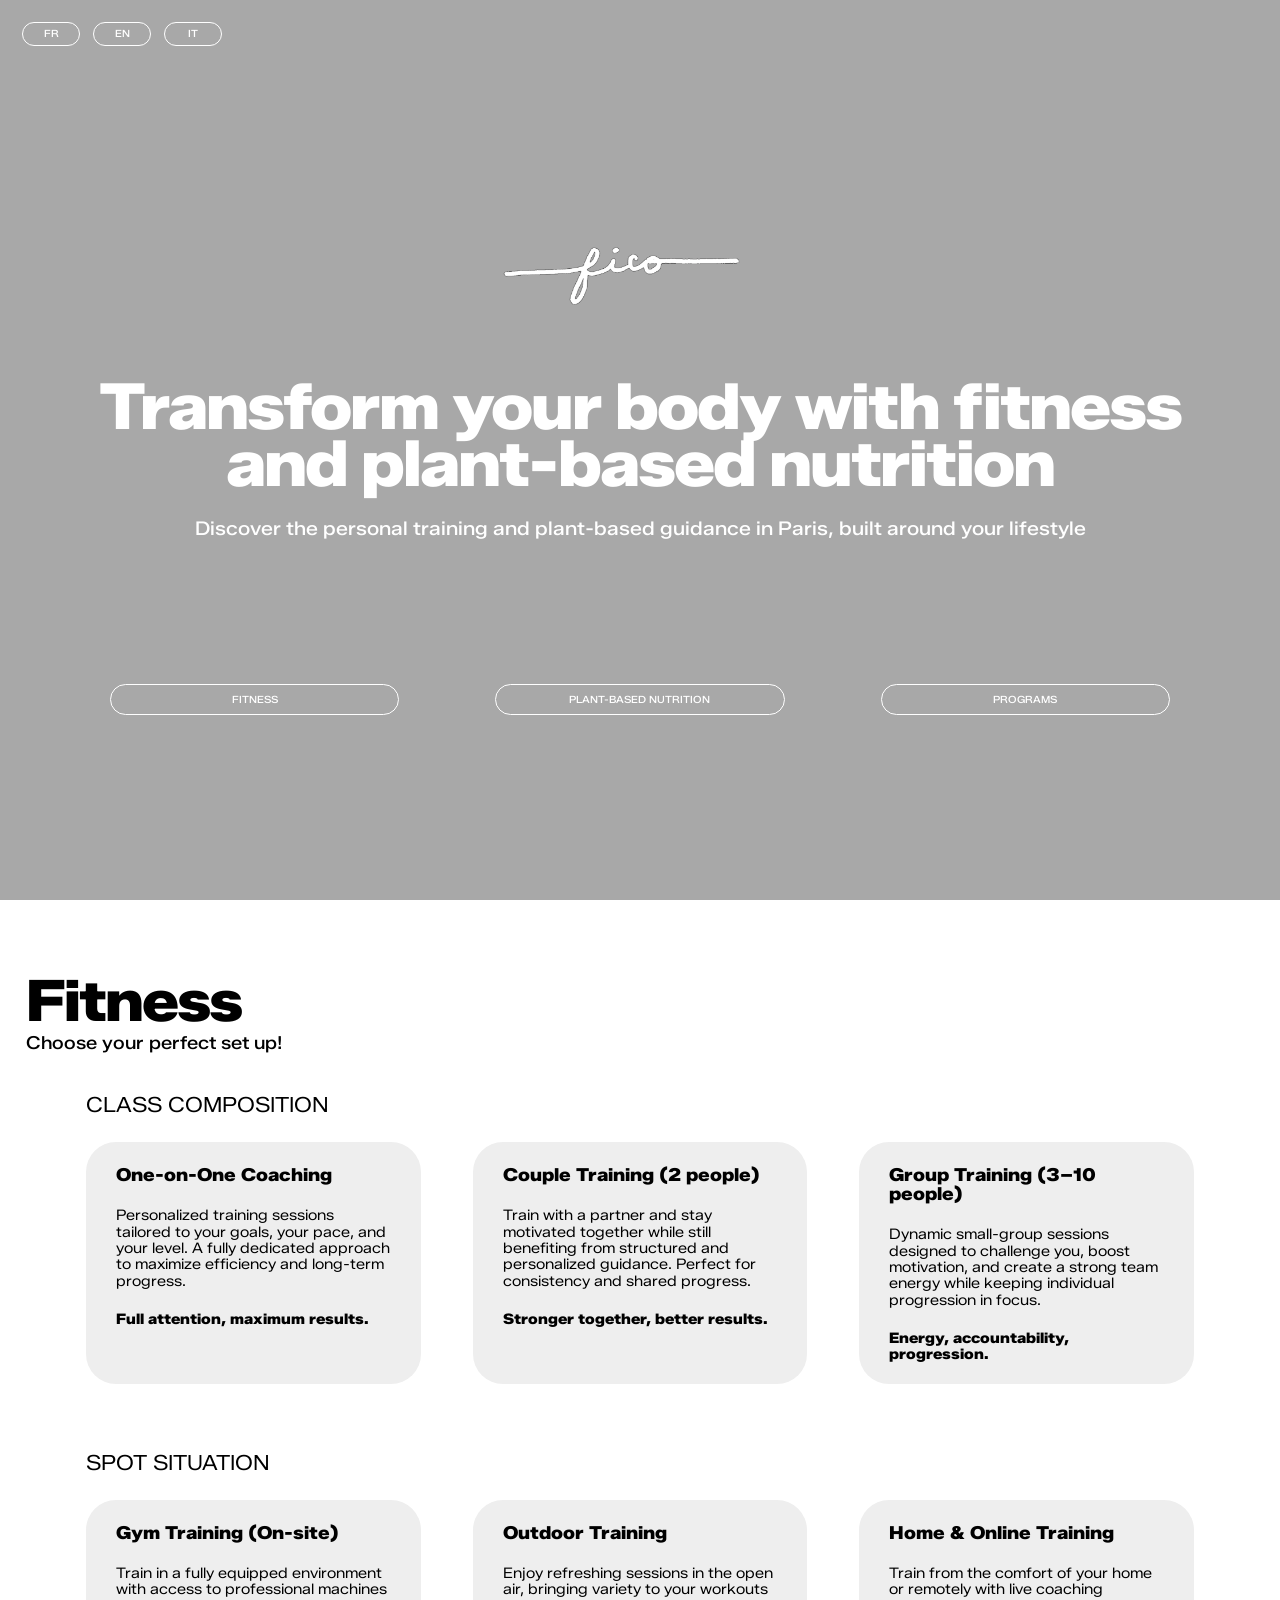
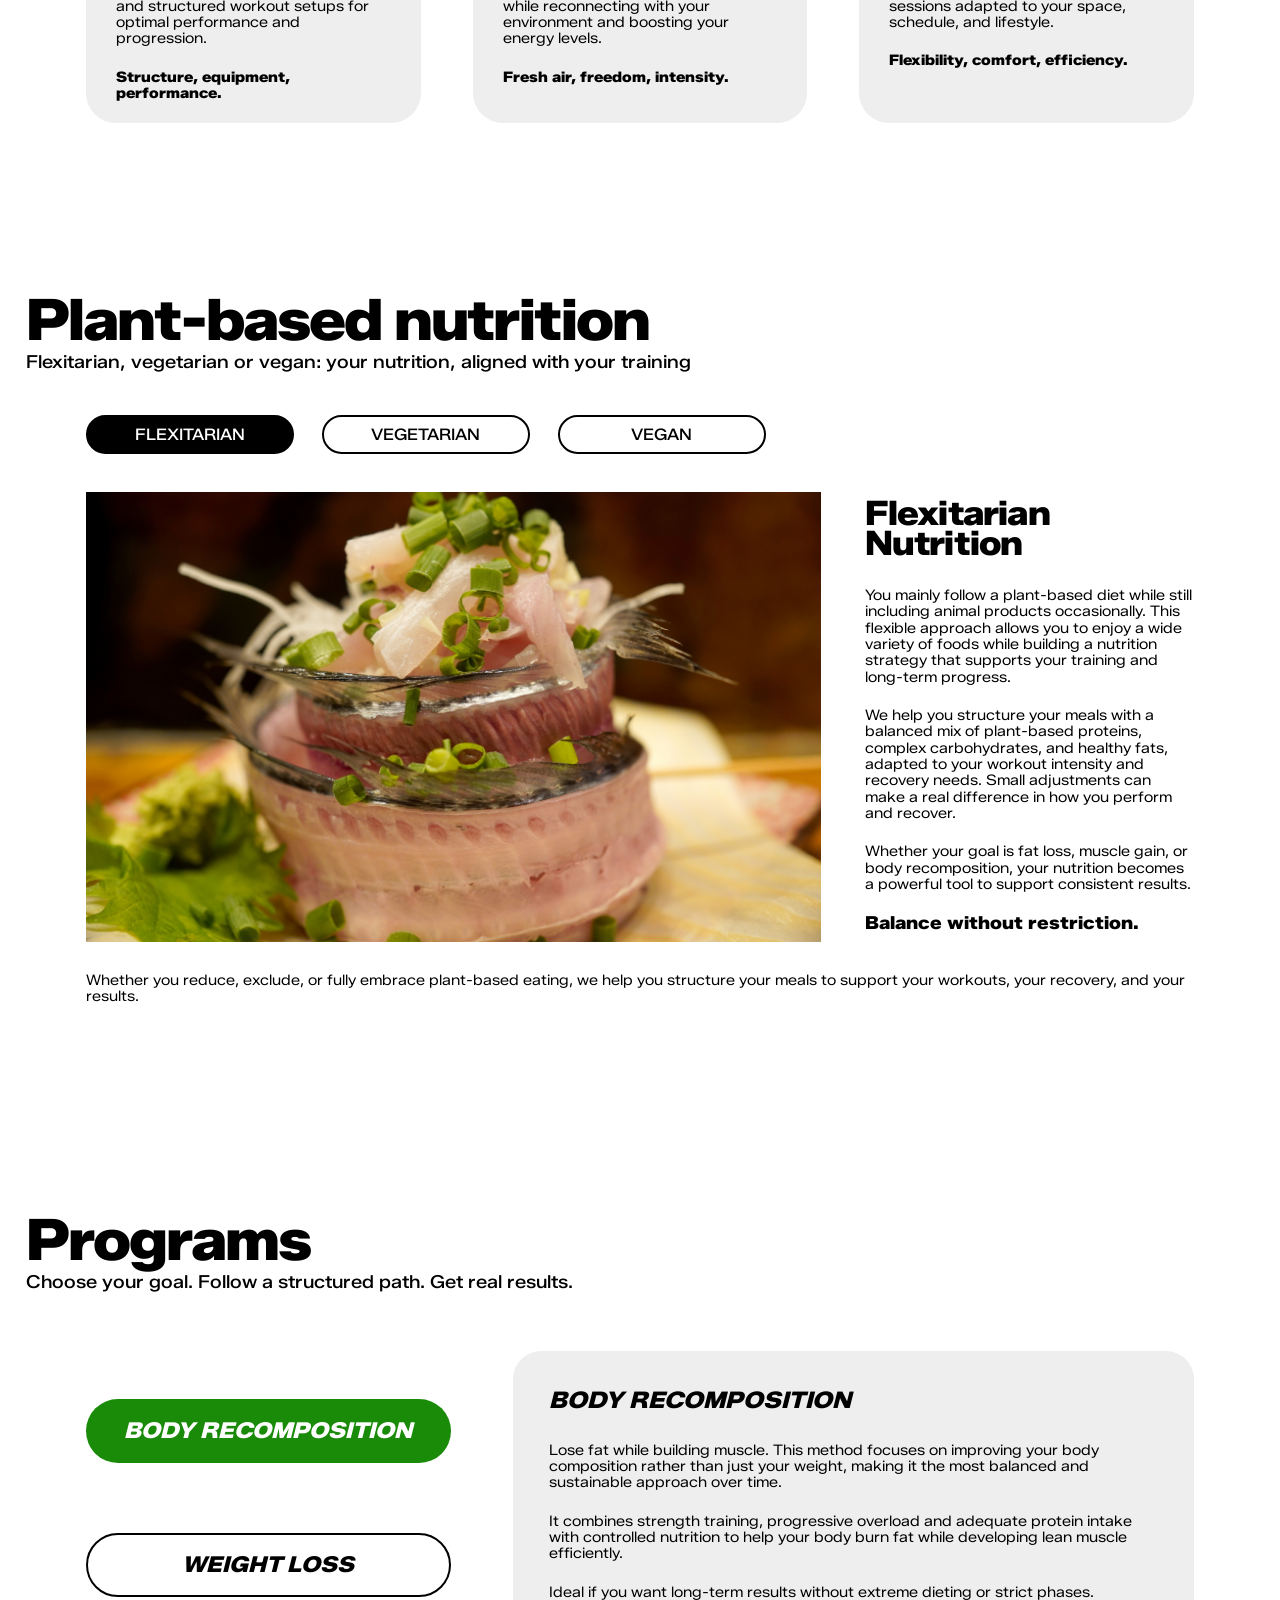
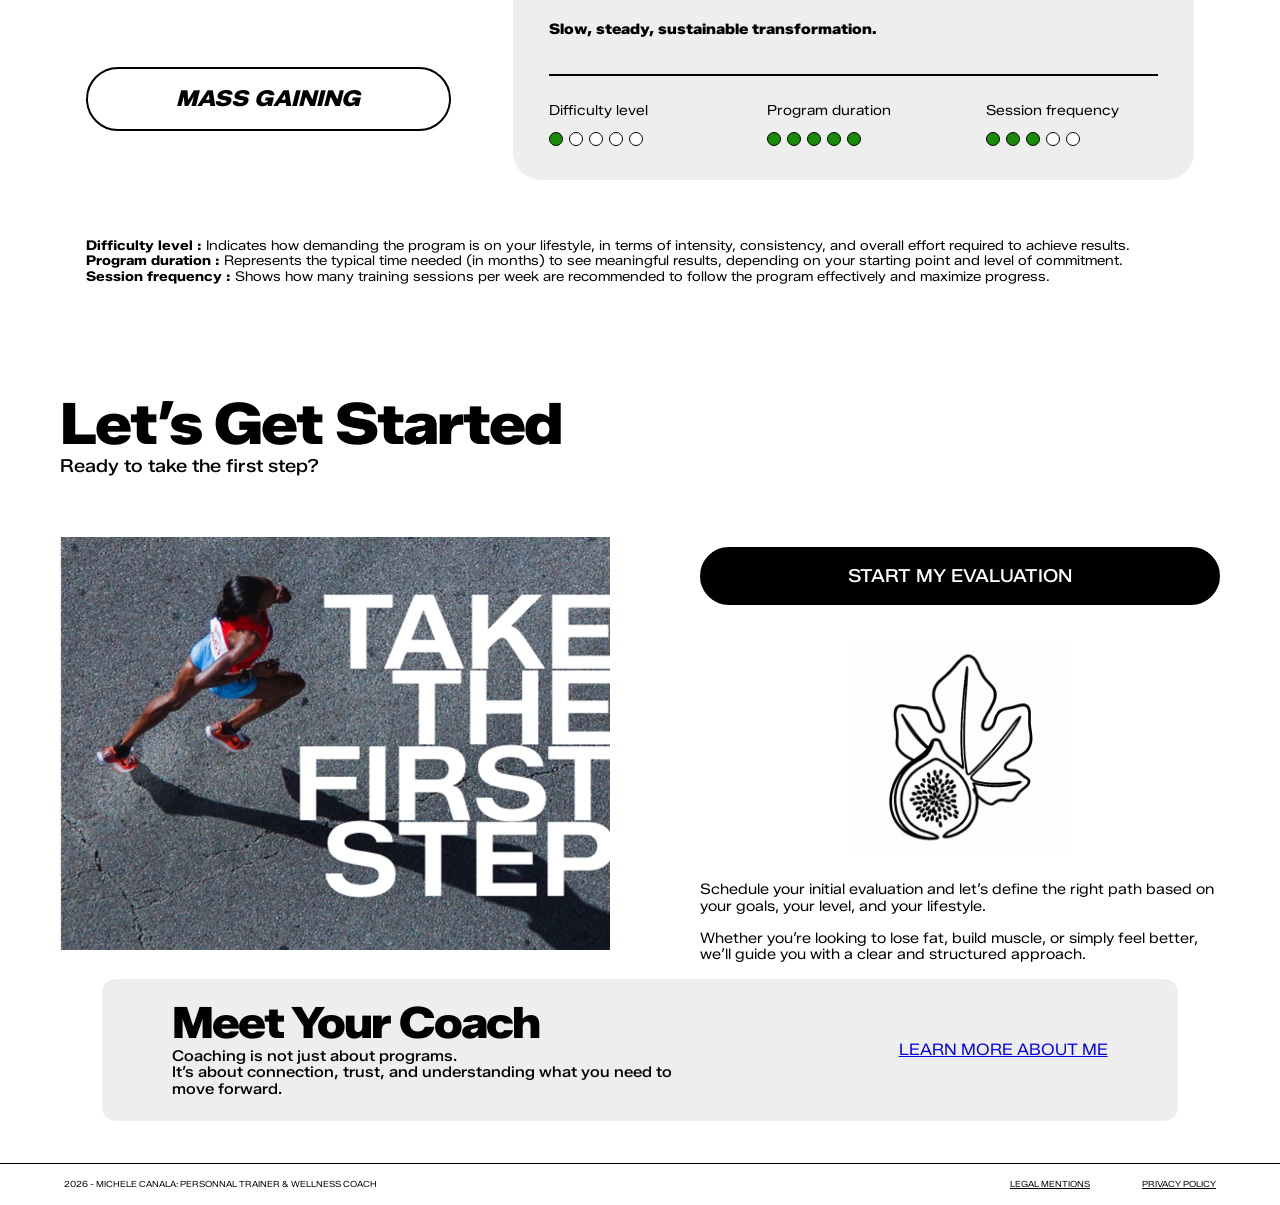
==== commit b13e6a54: "Update index.html" ====
--- a/index.html
+++ b/index.html
@@ -210,37 +210,47 @@
         <!-- =========================
              LET'S GET STARTED
         ========================= -->
-       <section class="screen-section start-section">
+       <section class="start-section section-content-offset">
 
     <div class="section-heading">
         <h2>Let’s Get Started</h2>
         <p>Ready to take the first step?</p>
     </div>
 
-    <div class="section-content-offset">
-        <div class="start-layout">
-
-            <img class="start-image" src="the-first-step.png" alt="Take the first step">
-
-            <div class="start-content">
-                <a class="button-primary" href="mailto:hello@michelecanala.com">
-                    START MY EVALUATION
-                </a>
-
-                <img class="start-gif" src="fico-square-animated.gif" alt="Fico animated icon">
-
-                <p>
-                    Schedule your initial evaluation and let’s define the right path
-                    based on your goals, your level, and your lifestyle.
-                </p>
-
-                <p>
-                    Whether you’re looking to lose fat, build muscle, or simply feel
-                    better, we’ll guide you with a clear and structured approach.
-                </p>
-            </div>
-
-        </div>
+    <div class="start-layout">
+
+        <!-- IMAGE GAUCHE -->
+        <img 
+            class="start-image" 
+            src="the-first-step.png" 
+            alt="Take the first step"
+        >
+
+        <!-- BLOC DROIT -->
+        <div class="start-content">
+
+            <a class="button-primary" href="mailto:hello@michelecanala.com">
+                START MY EVALUATION
+            </a>
+
+            <img 
+                class="start-gif" 
+                src="fico-square-animated.gif" 
+                alt=""
+            >
+
+            <p>
+                Schedule your initial evaluation and let’s define the right path 
+                based on your goals, your level, and your lifestyle.
+            </p>
+
+            <p>
+                Whether you’re looking to lose fat, build muscle, or simply feel 
+                better, we’ll guide you with a clear and structured approach.
+            </p>
+
+        </div>
+
     </div>
 
 </section>
--- a/style.css
+++ b/style.css
@@ -361,7 +361,7 @@
 }
 
 /* =========================
-   PROGRAMS - NOUVELLE MAQUETTE
+   PROGRAMS 
 ========================= */
 
 .programs-section {
@@ -511,62 +511,68 @@
 ========================= */
 
 .start-section .section-heading {
-    margin-bottom: 32px;
+    margin-bottom: 62px;
 }
 
 .start-layout {
     display: grid;
-    grid-template-columns: 0.95fr 0.9fr;
-    gap: 76px;
-    align-items: center;
-}
-
+    grid-template-columns: 550px 1fr;
+    gap: 90px;
+    align-items: start;
+}
+
+/* IMAGE */
 .start-image {
+    width: 550px;
+    max-width: 550px;
+    height: auto;
+    display: block;
+}
+
+/* BLOC DROIT */
+.start-content {
     width: 100%;
-    height: auto;
-    object-fit: contain;
-    display: block;
-}
-
-.start-content {
+    min-height: 365px;
     display: flex;
     flex-direction: column;
-    align-items: flex-start;
-    gap: 19px;
-}
-
-.button-primary,
-.button-secondary {
-    width: 352px;
-    height: 35px;
+    align-items: center;
+    padding-top: 10px; 
+}
+
+/* BOUTON */
+.start-content .button-primary {
+    width: 100%;
+    height: 58px;
+    margin: 0 0 28px;
     border-radius: 999px;
+    background: #000000;
+    color: #ffffff;
+    border: 2px solid #000000;
+    text-decoration: none;
     display: inline-flex;
     align-items: center;
     justify-content: center;
-    text-decoration: none;
-    font-size: 10.5px;
+    font-size: 18px;
+    line-height: 1;
     font-weight: 500;
     text-transform: uppercase;
 }
 
-.button-primary {
-    background: #000000;
-    color: #ffffff;
-    border: 1.7px solid #000000;
-}
-
-.button-secondary {
-    background: #ffffff;
-    color: #000000;
-    border: 1.7px solid #000000;
-}
-
+/* GIF */
+.start-gif {
+    width: 210px;
+    height: 210px;
+    object-fit: contain;
+    margin: 10px auto 28px;
+}
+
+/* TEXTE */
 .start-content p {
-    margin-top: 22px;
-    width: 430px;
-    font-size: 13px;
-    line-height: 1.08;
-    font-weight: 400;
+    width: 100%;
+    font-size: 14.6px;
+    line-height: 1.12;
+    font-weight: 400;
+    margin: 0 0 16px;
 }
 
 /* =========================
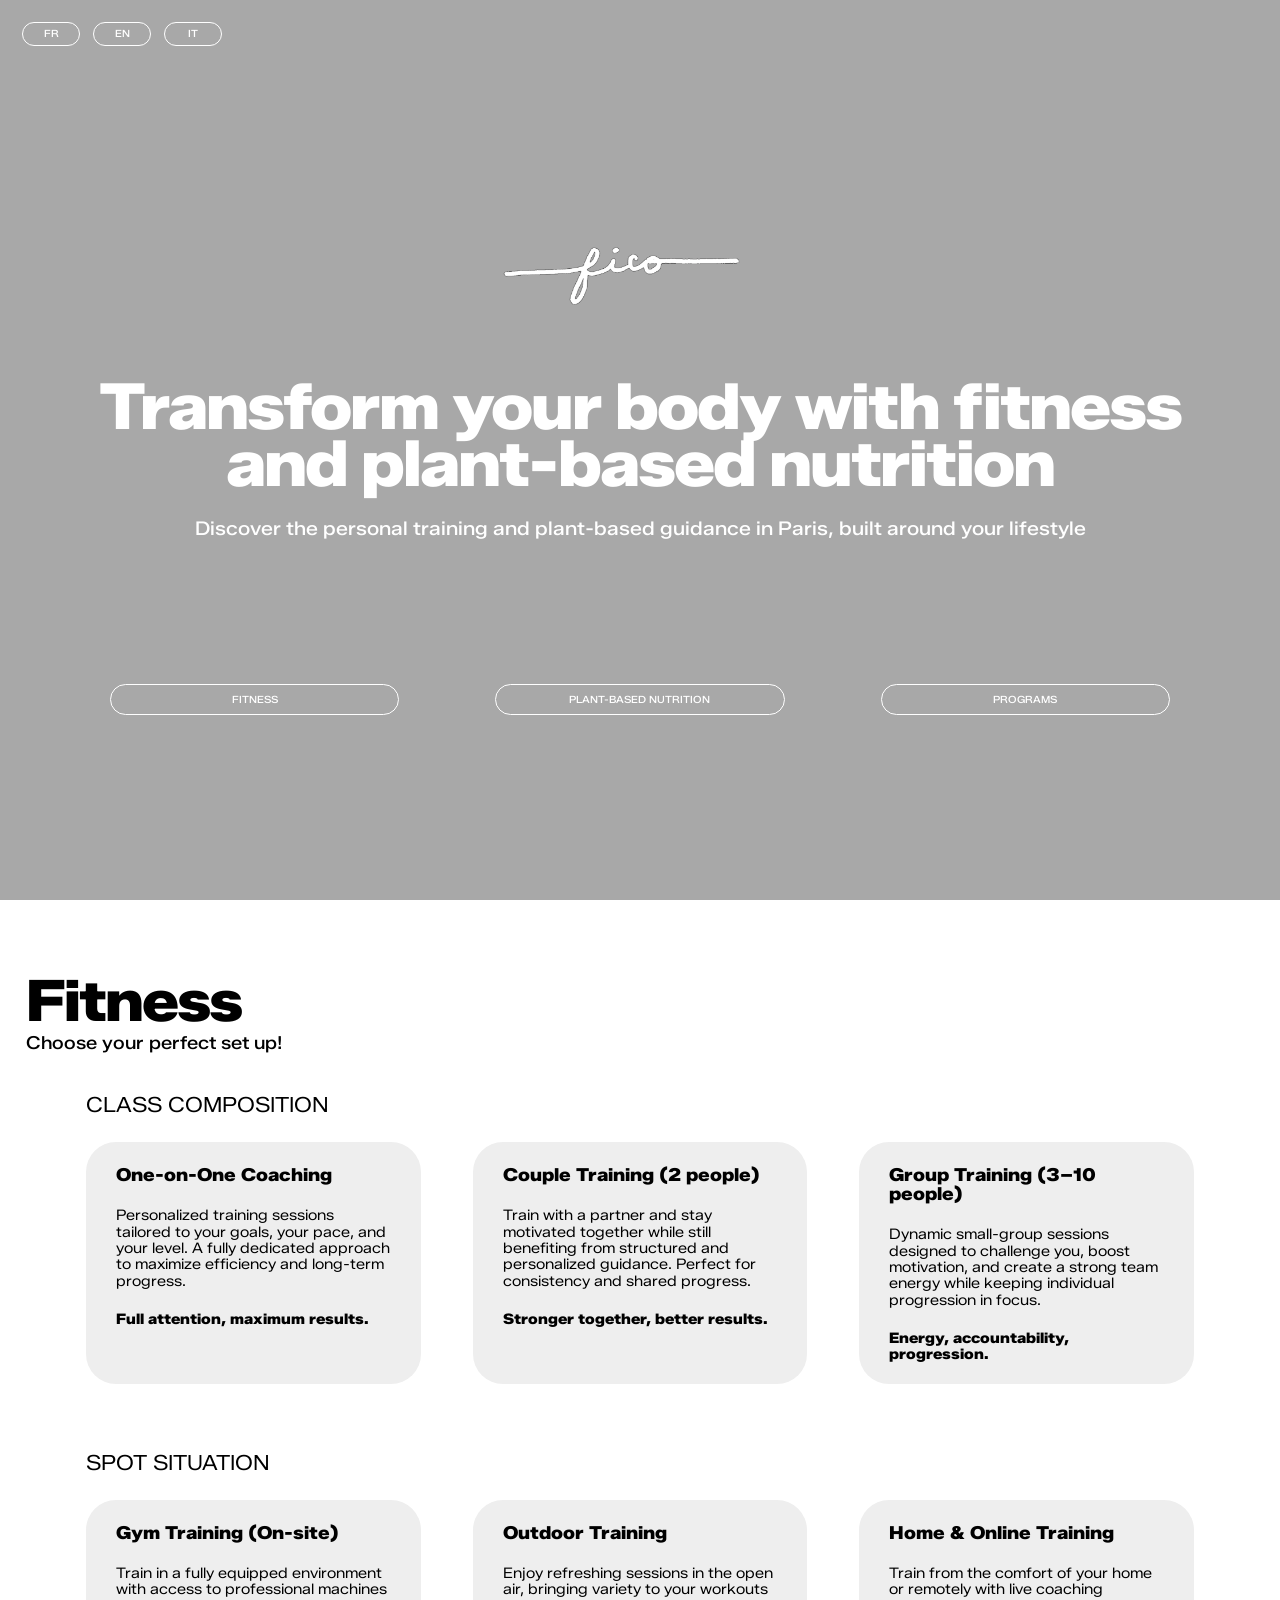
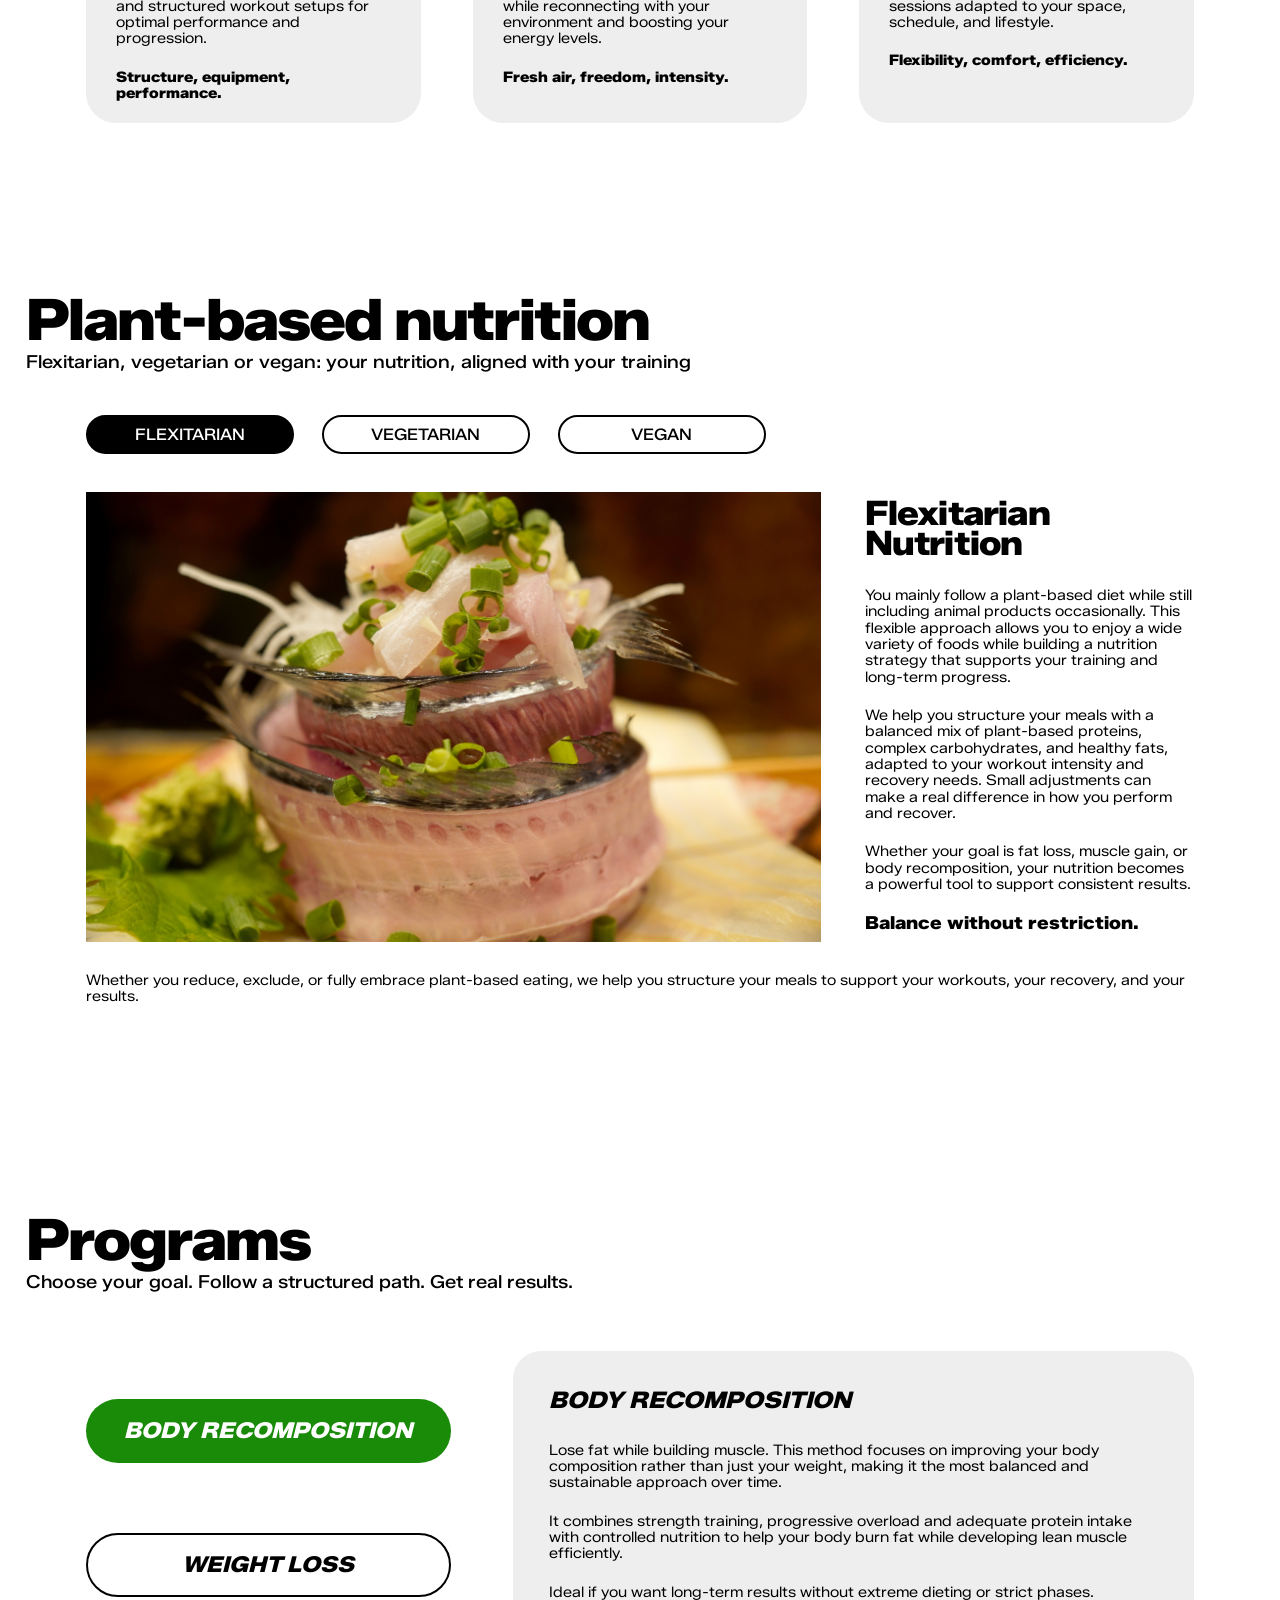
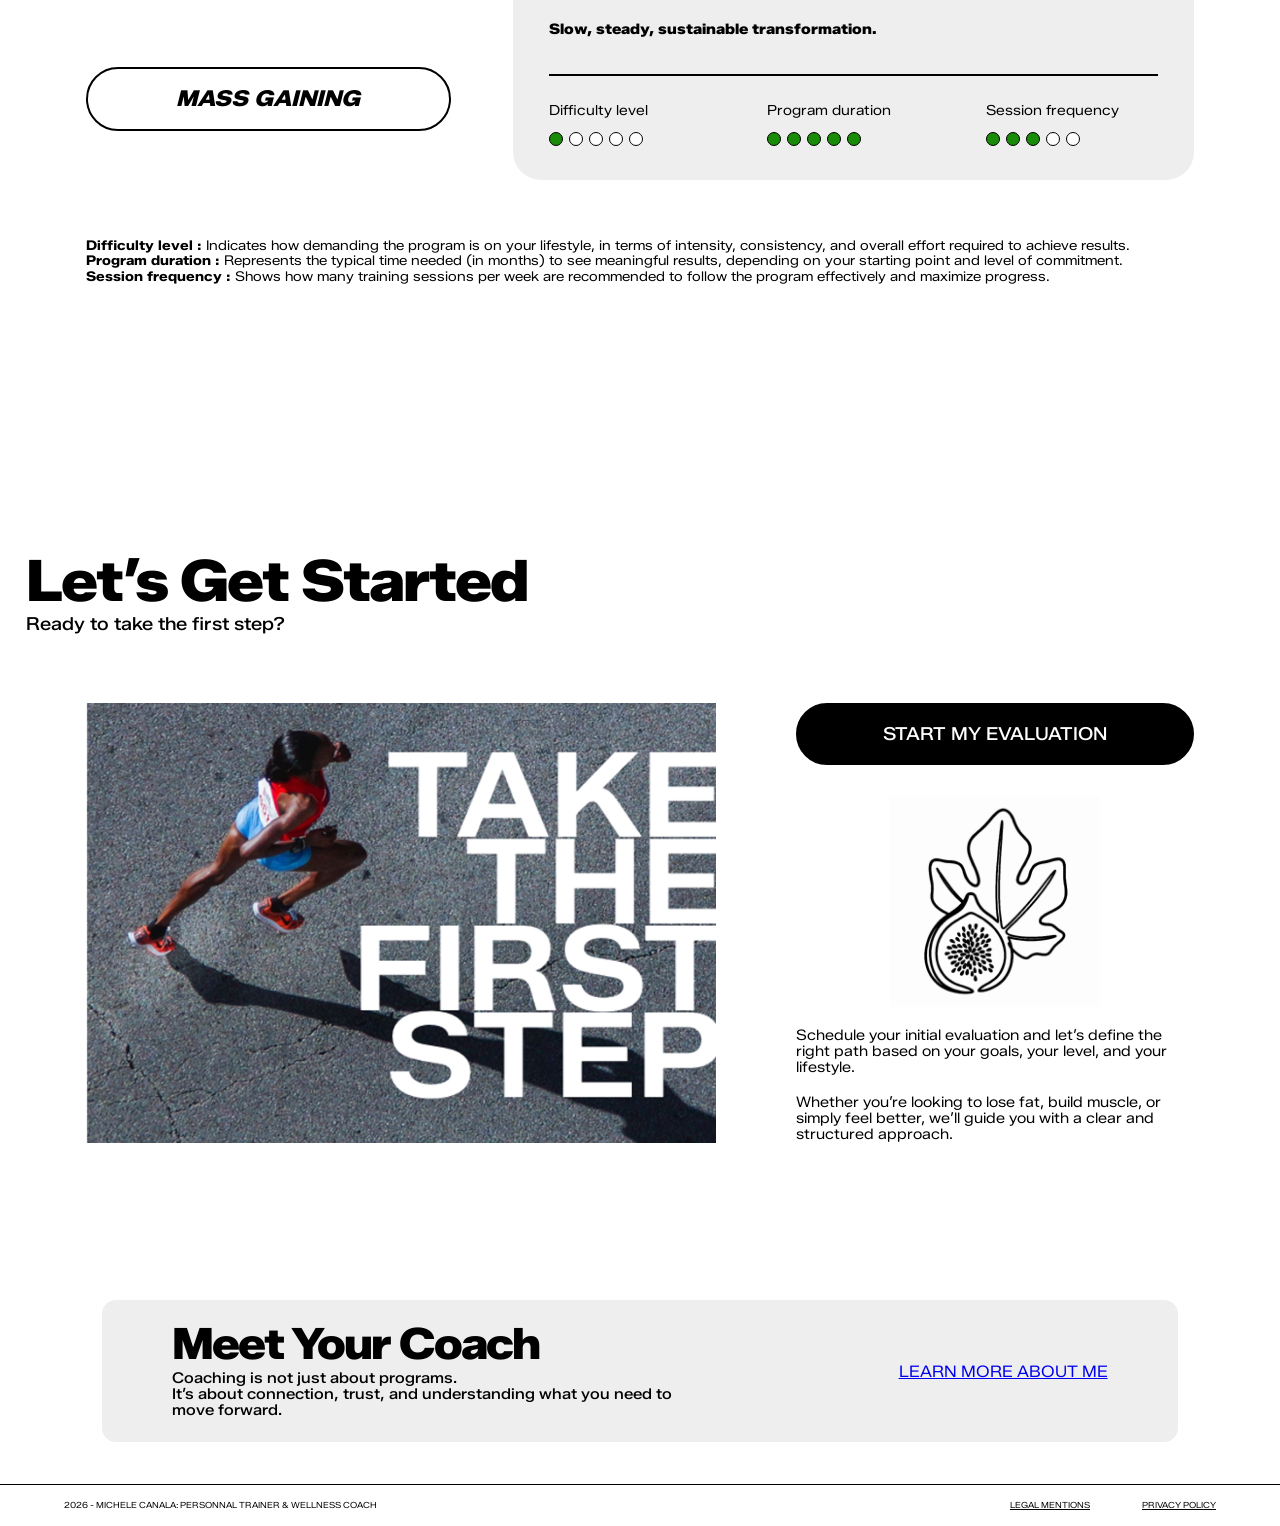
==== commit 48c646e7: "Update index.html" ====
--- a/index.html
+++ b/index.html
@@ -208,46 +208,38 @@
         </section>
 
         <!-- =========================
-             LET'S GET STARTED
-        ========================= -->
-       <section class="start-section section-content-offset">
-
-    <div class="section-heading">
+     LET'S GET STARTED
+========================= -->
+<section class="screen-section start-section">
+
+    <div class="section-heading start-heading">
         <h2>Let’s Get Started</h2>
         <p>Ready to take the first step?</p>
     </div>
 
     <div class="start-layout">
 
-        <!-- IMAGE GAUCHE -->
-        <img 
-            class="start-image" 
-            src="the-first-step.png" 
-            alt="Take the first step"
-        >
-
-        <!-- BLOC DROIT -->
+        <img class="start-image" src="the-first-step.png" alt="Take the first step">
+
         <div class="start-content">
 
-            <a class="button-primary" href="mailto:hello@michelecanala.com">
+            <a class="start-button" href="mailto:hello@michelecanala.com">
                 START MY EVALUATION
             </a>
 
-            <img 
-                class="start-gif" 
-                src="fico-square-animated.gif" 
-                alt=""
-            >
-
-            <p>
-                Schedule your initial evaluation and let’s define the right path 
-                based on your goals, your level, and your lifestyle.
-            </p>
-
-            <p>
-                Whether you’re looking to lose fat, build muscle, or simply feel 
-                better, we’ll guide you with a clear and structured approach.
-            </p>
+            <img class="start-gif" src="fico-square-animated.gif" alt="Animated fig icon">
+
+            <div class="start-text">
+                <p>
+                    Schedule your initial evaluation and let’s define the right path based on
+                    your goals, your level, and your lifestyle.
+                </p>
+
+                <p>
+                    Whether you’re looking to lose fat, build muscle, or simply feel better, we’ll
+                    guide you with a clear and structured approach.
+                </p>
+            </div>
 
         </div>
 
--- a/style.css
+++ b/style.css
@@ -510,69 +510,95 @@
    LET'S GET STARTED
 ========================= */
 
-.start-section .section-heading {
-    margin-bottom: 62px;
-}
-
+.start-section {
+    justify-content: center;
+}
+
+.start-heading {
+    margin-bottom: 70px;
+}
+
+/* Grille strictement alignée :
+   colonne 1 = image
+   colonne 2 = espace central
+   colonne 3 = bloc droit */
 .start-layout {
-    display: grid;
-    grid-template-columns: 550px 1fr;
-    gap: 90px;
+    width: calc(100% - 120px);
+    margin-left: 60px;
+
+    display: grid;
+    grid-template-columns: 630px 80px 1fr;
     align-items: start;
 }
 
-/* IMAGE */
+/* Image ferrée à gauche, taille inchangée */
 .start-image {
-    width: 550px;
-    max-width: 550px;
-    height: auto;
+    grid-column: 1;
+    width: 630px;
+    height: 440px;
+    object-fit: cover;
     display: block;
 }
 
-/* BLOC DROIT */
+/* Bloc droit ferré sur sa colonne */
 .start-content {
-    width: 100%;
-    min-height: 365px;
-    display: flex;
-    flex-direction: column;
-    align-items: center;
-    padding-top: 10px; 
-}
-
-/* BOUTON */
-.start-content .button-primary {
-    width: 100%;
-    height: 58px;
-    margin: 0 0 28px;
+    grid-column: 3;
+    width: 100%;
+    height: 440px;
+
+    display: grid;
+    grid-template-rows: 74px 1fr auto;
+    align-items: start;
+}
+
+/* Bouton : commence au même niveau que le haut de l’image */
+.start-button {
+    width: 100%;
+    height: 62px;
+
     border-radius: 999px;
     background: #000000;
     color: #ffffff;
     border: 2px solid #000000;
-    text-decoration: none;
+
     display: inline-flex;
     align-items: center;
     justify-content: center;
+
+    text-decoration: none;
     font-size: 18px;
     line-height: 1;
     font-weight: 500;
     text-transform: uppercase;
 }
 
-/* GIF */
+/* GIF centré entre bouton et texte */
 .start-gif {
+    justify-self: center;
+    align-self: center;
+
     width: 210px;
     height: 210px;
     object-fit: contain;
-    margin: 10px auto 28px;
-}
-
-/* TEXTE */
-.start-content p {
+    display: block;
+}
+
+/* Texte ferré comme le bouton, dans la limite basse */
+.start-text {
+    width: 100%;
+    align-self: end;
+}
+
+.start-text p {
     width: 100%;
     font-size: 14.6px;
     line-height: 1.12;
     font-weight: 400;
-    margin: 0 0 16px;
+    margin-bottom: 18px;
+}
+
+.start-text p:last-child {
+    margin-bottom: 0;
 }
 
 /* =========================
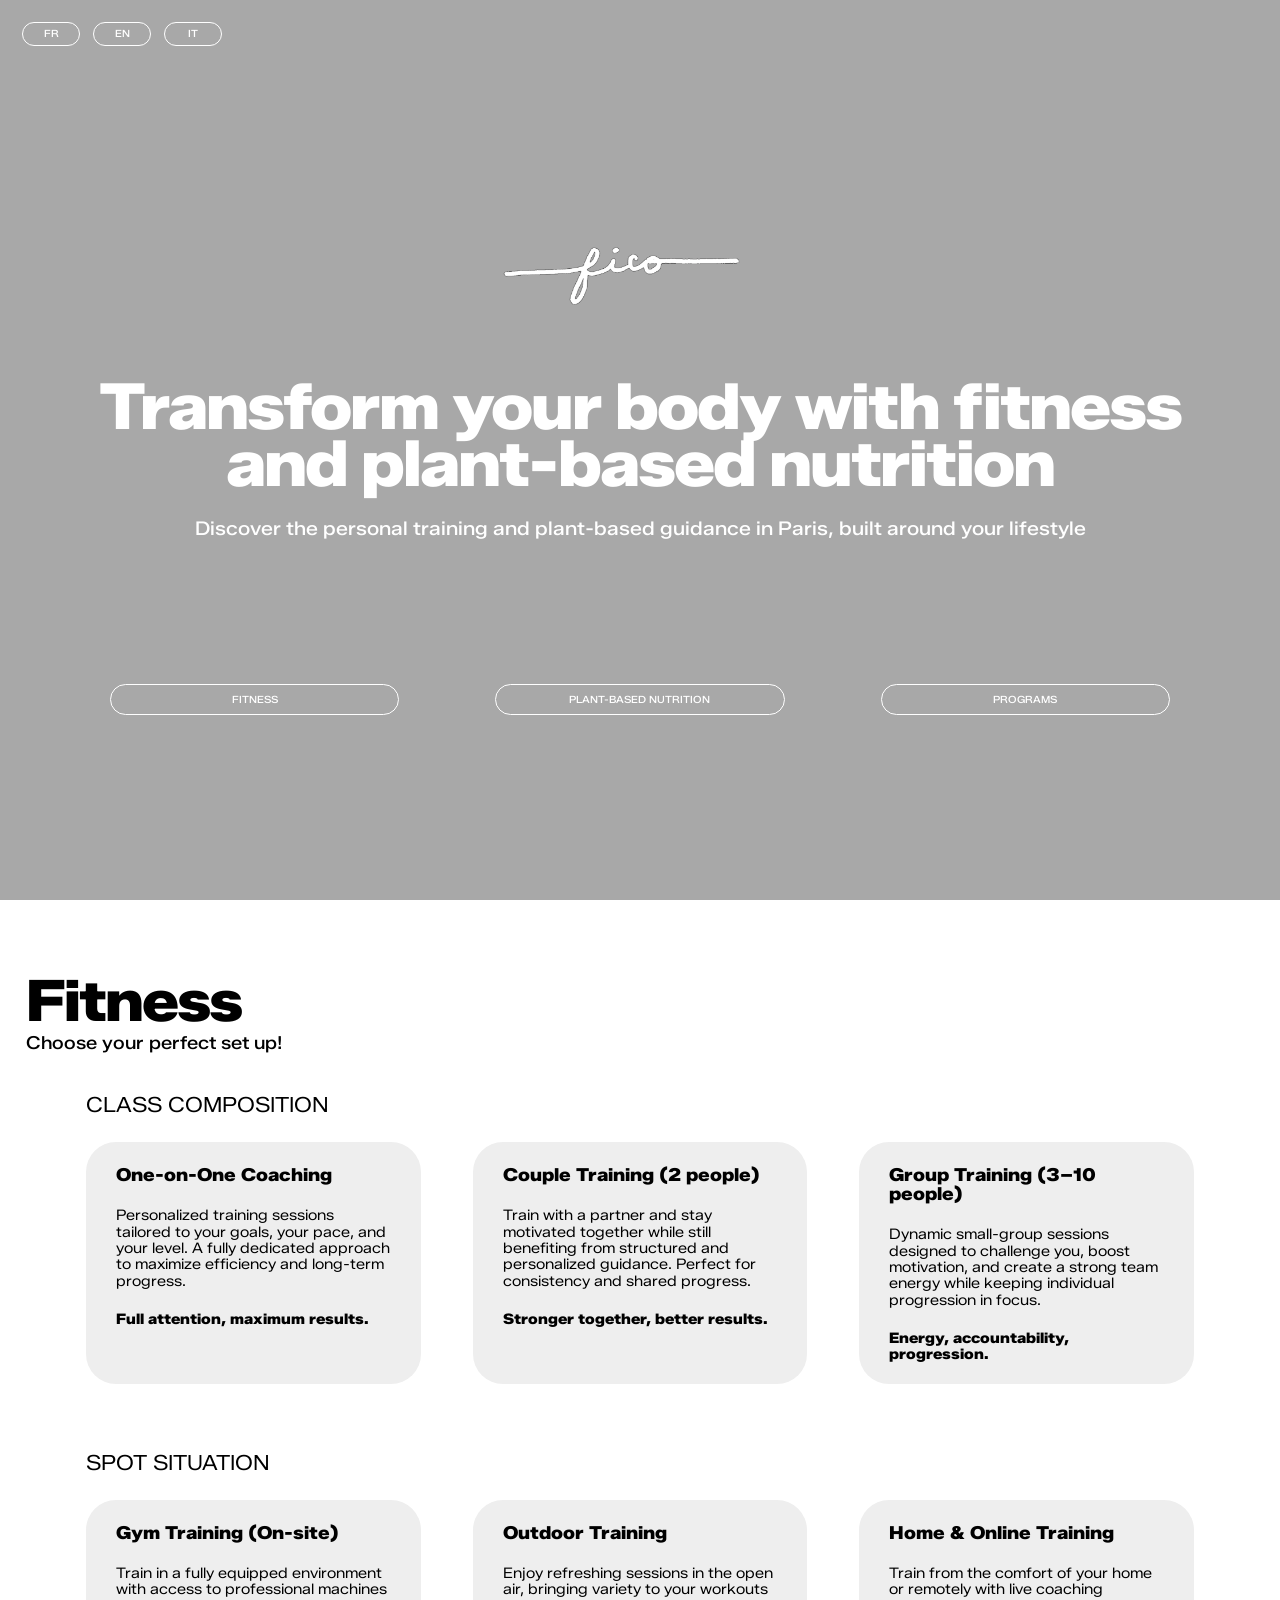
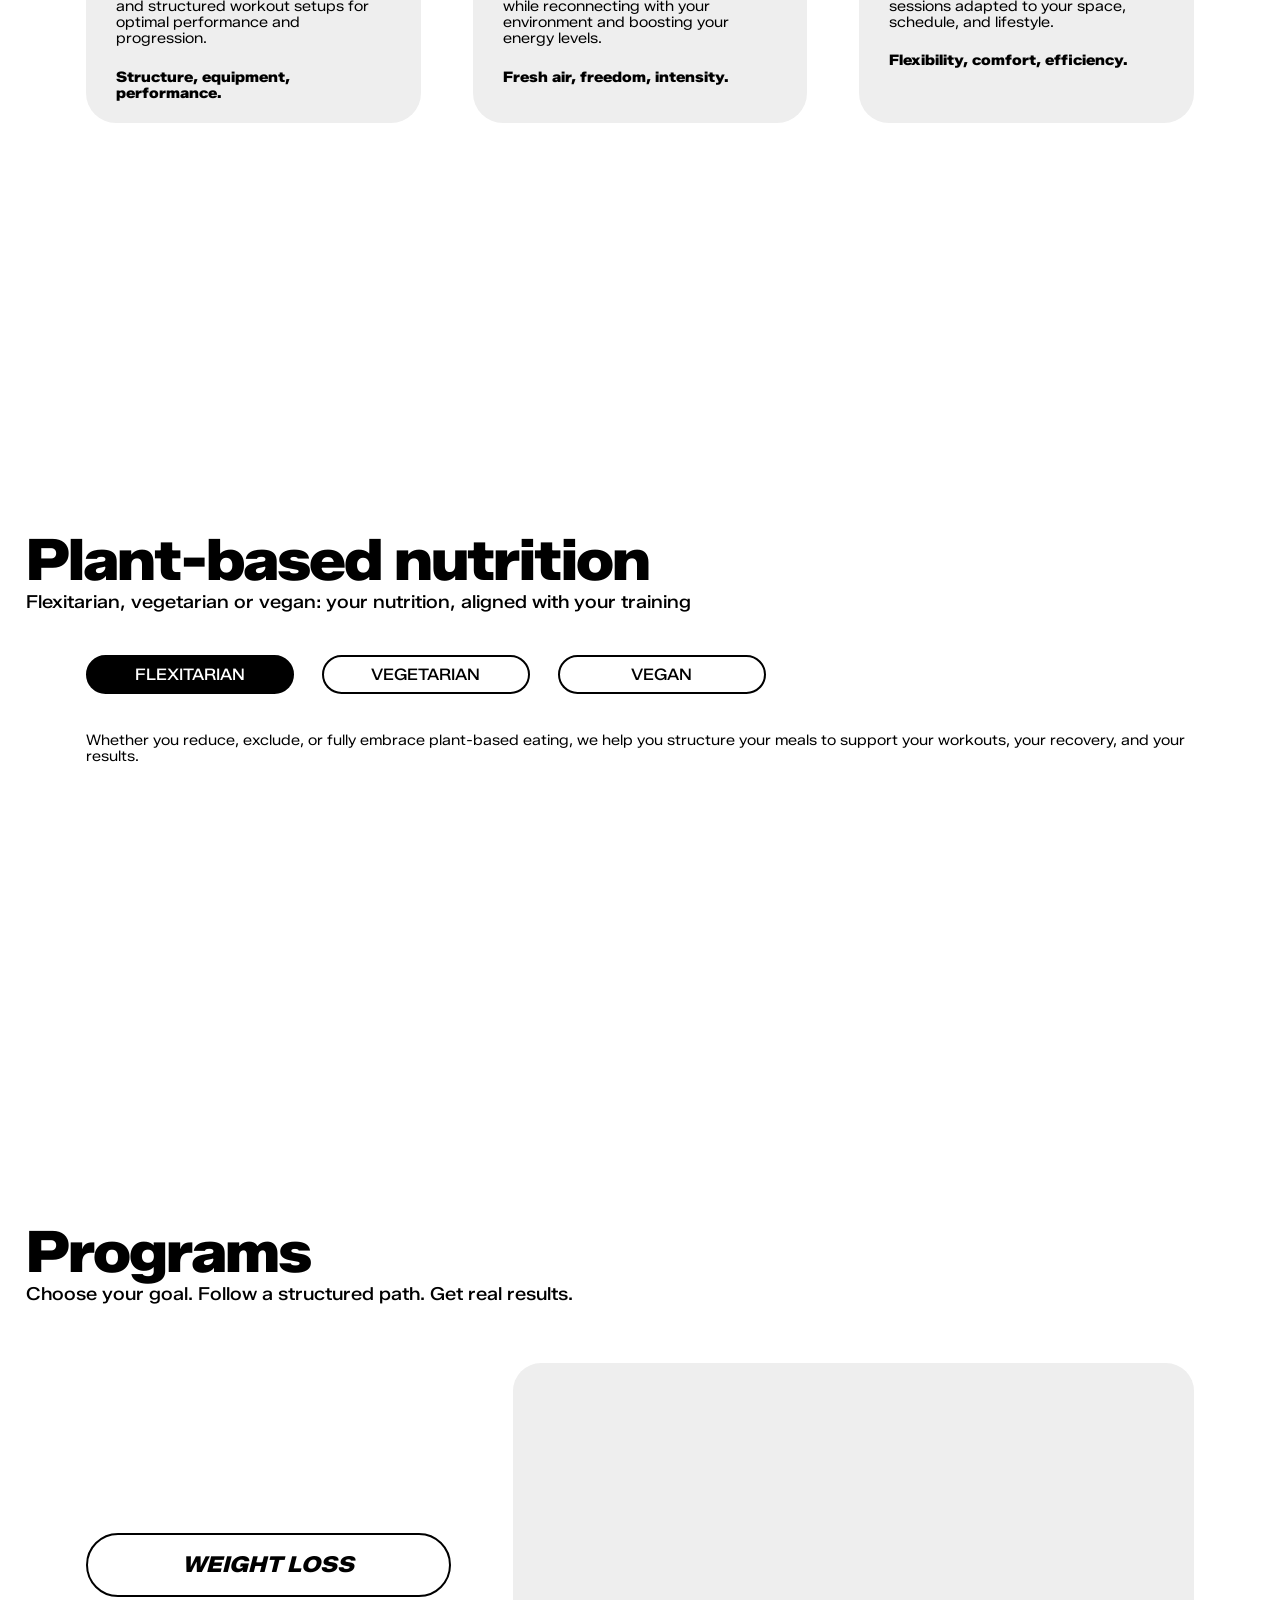
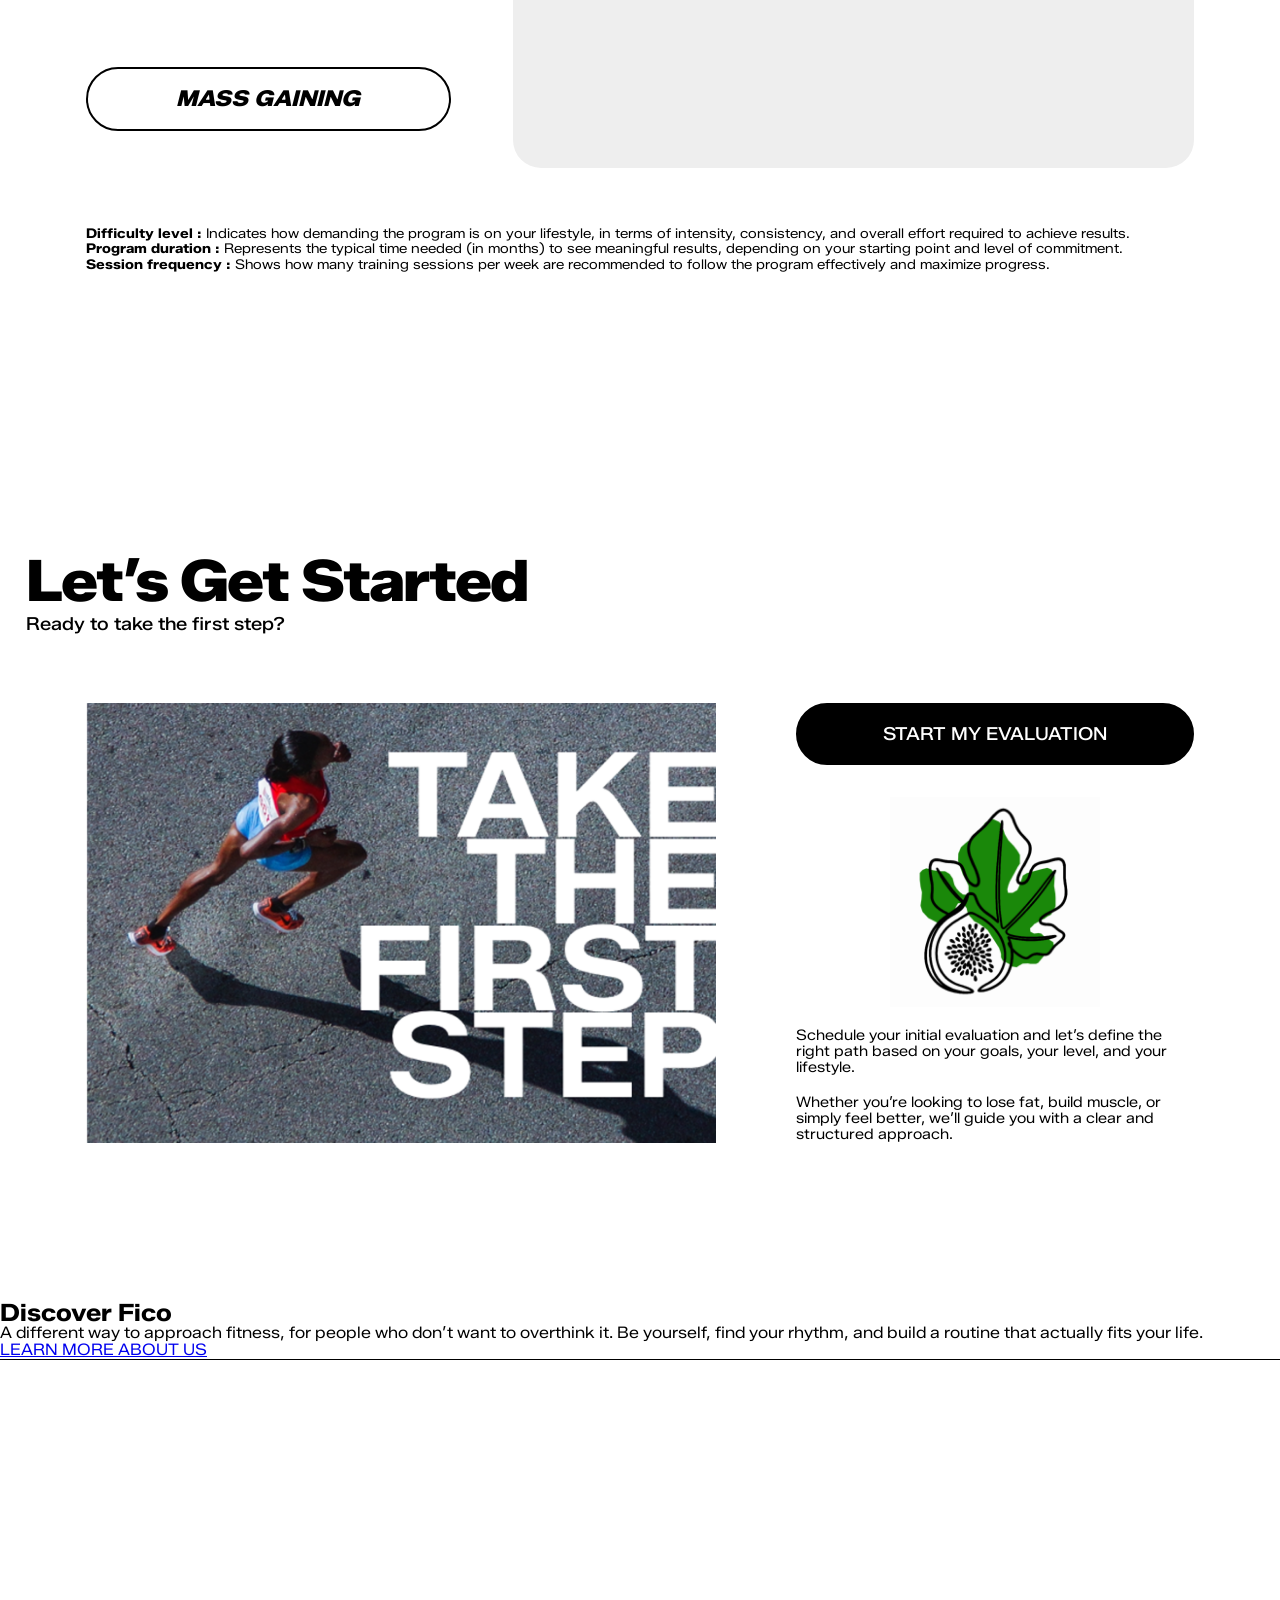
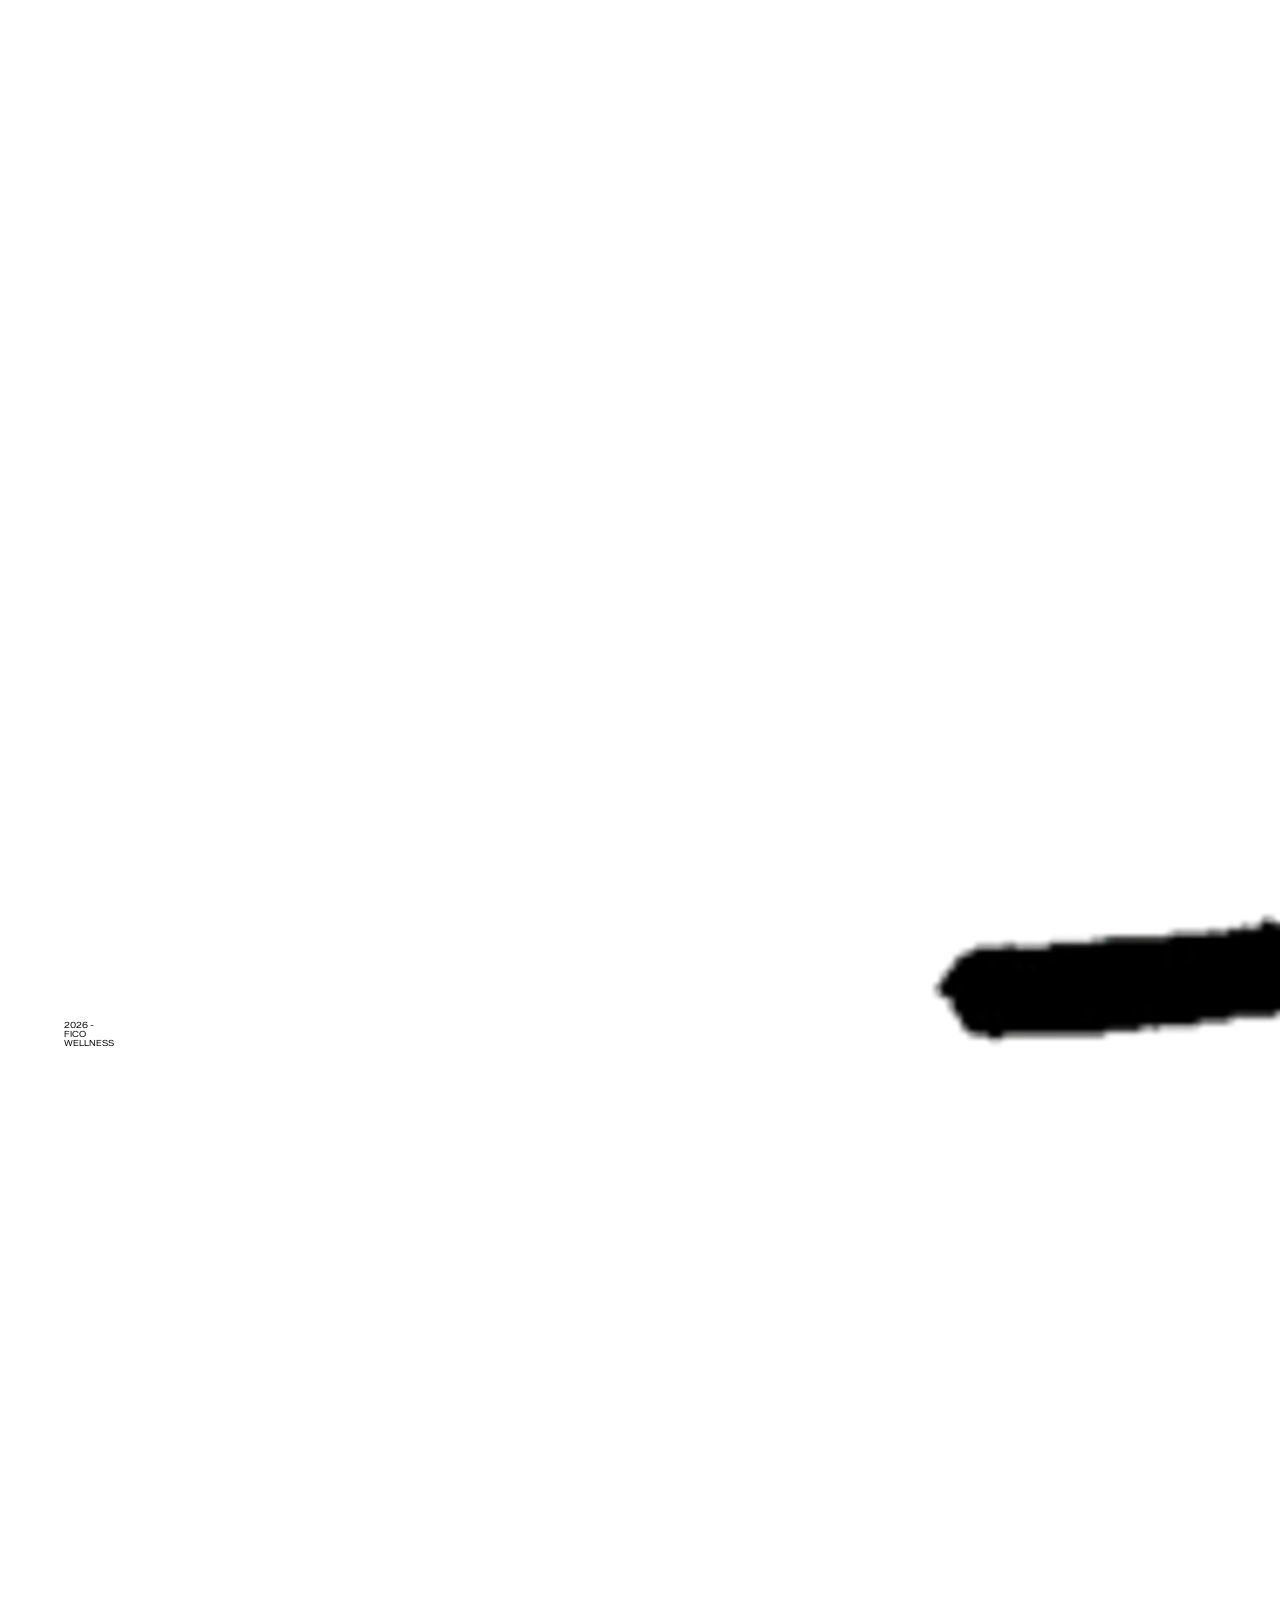
==== commit 859445f3: "Update index.html" ====
--- a/index.html
+++ b/index.html
@@ -247,37 +247,42 @@
 
 </section>
 
-        <section class="coach-strip">
-
-            <div class="coach-text">
-                <h2>Meet Your Coach</h2>
-                <p>
-                    Coaching is not just about programs.<br>
-                    It’s about connection, trust, and understanding what you need to move forward.
-                </p>
-            </div>
-
-            <a href="coach.html" class="button-primary coach-button">
-                LEARN MORE ABOUT ME
-            </a>
-
-        </section>
-
-    </main>
-
-    <footer class="footer">
-
-        <p>2026 - MICHELE CANALA: PERSONNAL TRAINER & WELLNESS COACH</p>
-
-        <div class="footer-links">
-            <a href="#">LEGAL MENTIONS</a>
-            <a href="#">PRIVACY POLICY</a>
-        </div>
-
-    </footer>
-
-    <script src="script.js"></script>
-
-</body>
-
-</html>
+       <!-- =========================
+     DISCOVER FICO
+========================= -->
+<section class="discover-strip">
+
+    <div class="discover-content">
+        <div>
+            <h2>Discover Fico</h2>
+
+            <p>
+                A different way to approach fitness, for people who don’t want to overthink it.
+                Be yourself, find your rhythm, and build a routine that actually fits your life.
+            </p>
+        </div>
+
+        <a href="coach.html" class="discover-button">
+            LEARN MORE ABOUT US
+        </a>
+    </div>
+
+</section>
+
+
+<!-- =========================
+     FOOTER
+========================= -->
+<footer class="footer">
+
+    <p>2026 - FICO WELLNESS</p>
+
+    <img class="footer-logo" src="fico-b.png" alt="Fico logo">
+
+    <div class="footer-links">
+        <a href="#">LEGAL MENTIONS</a>
+        <span>-</span>
+        <a href="#">PRIVACY POLICY</a>
+    </div>
+
+</footer>
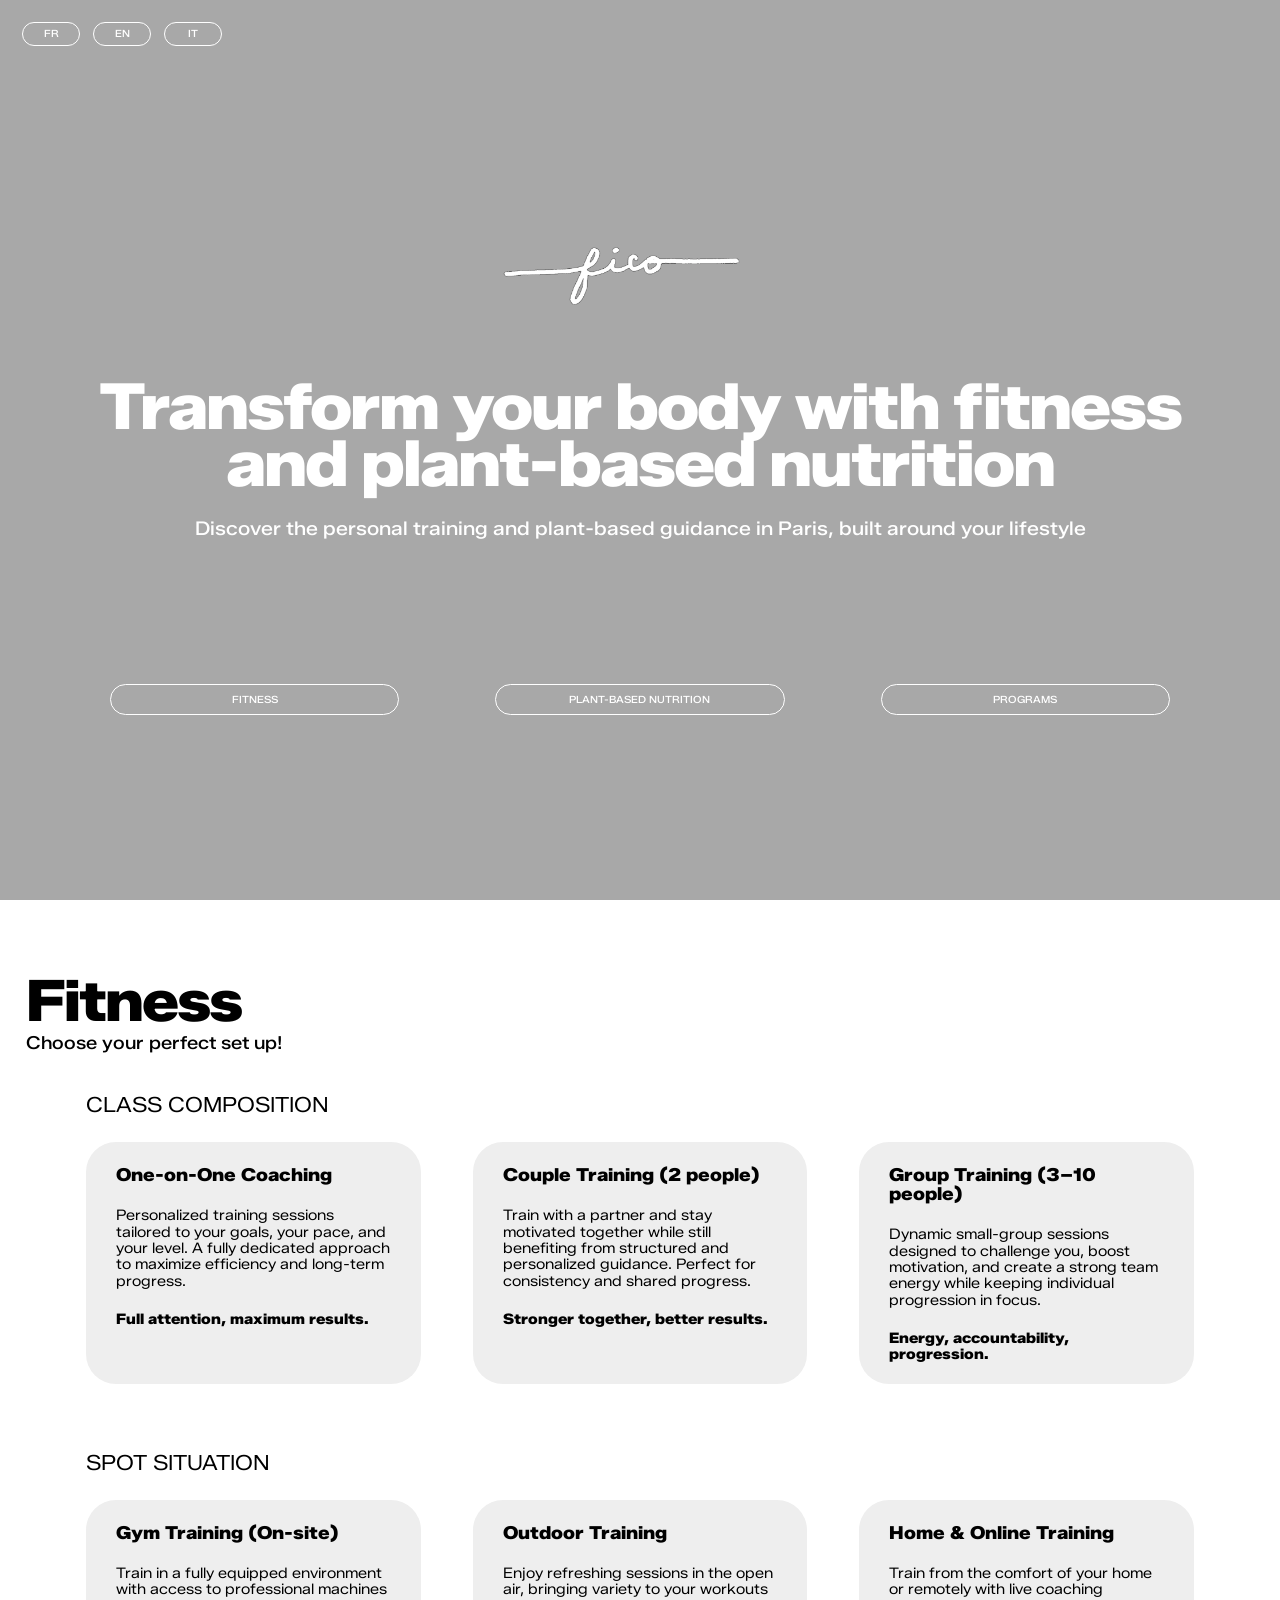
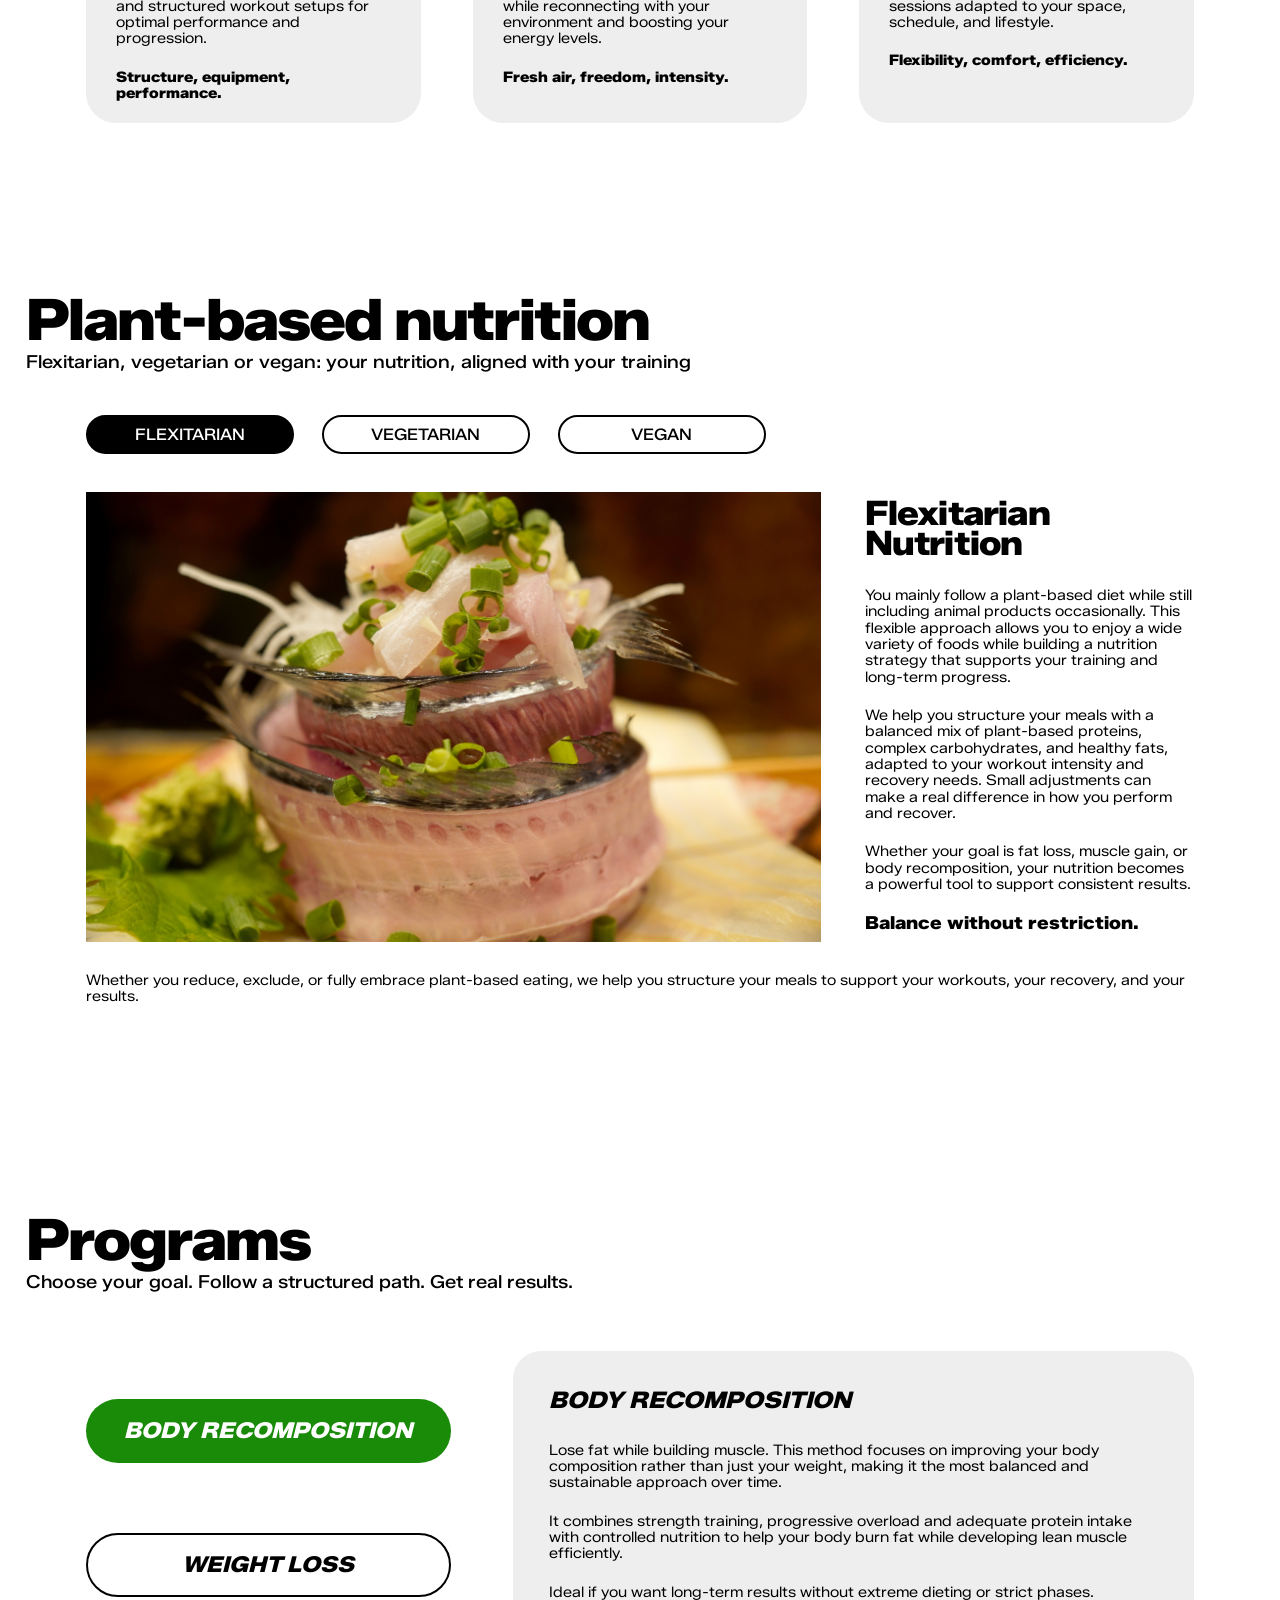
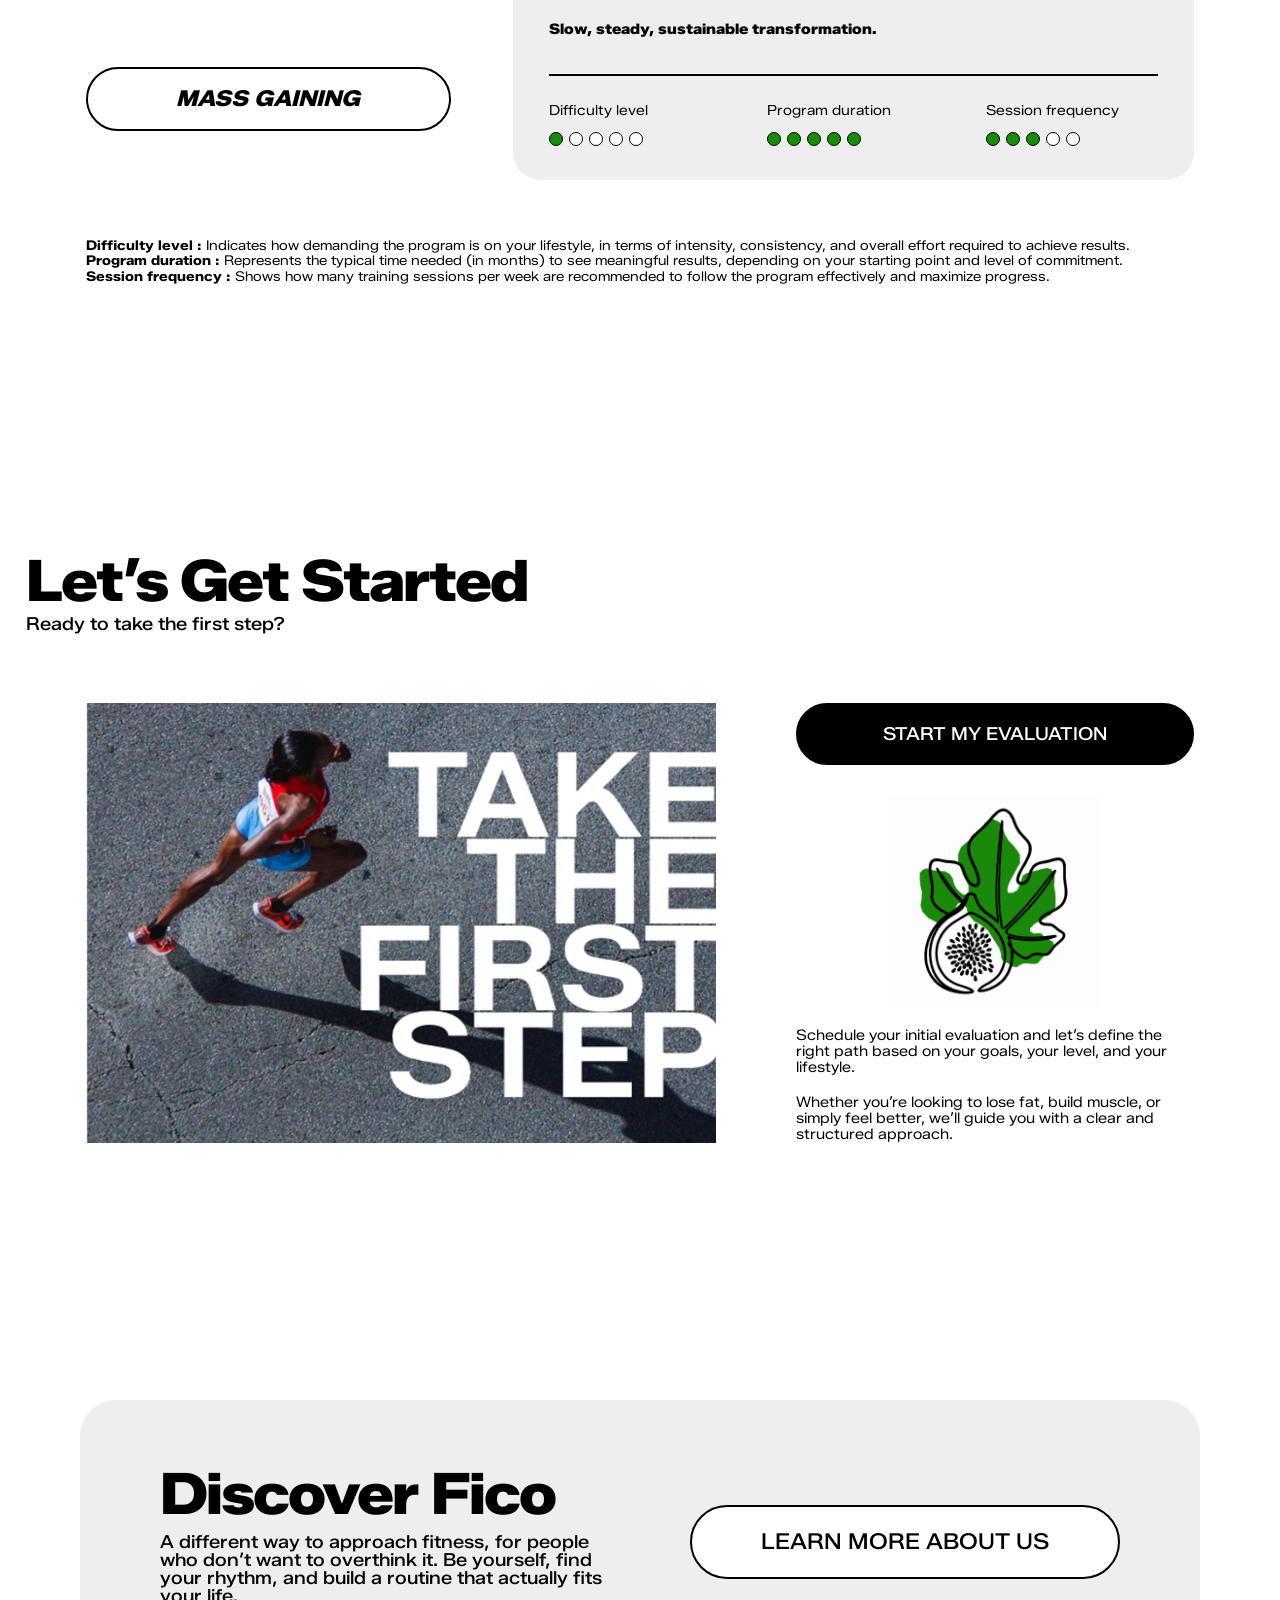
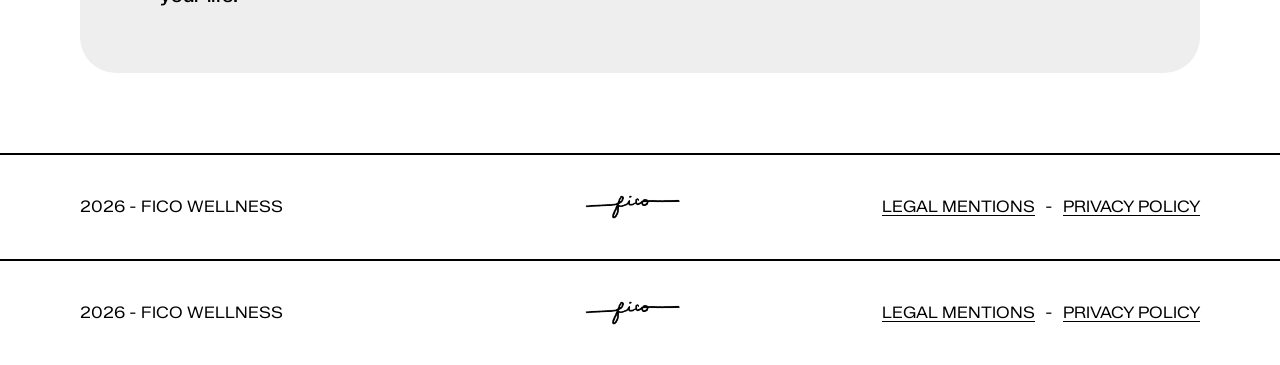
==== commit dbced2b8: "Update index.html" ====
--- a/index.html
+++ b/index.html
@@ -286,3 +286,23 @@
     </div>
 
 </footer>
+
+         <footer class="footer">
+
+    <p>2026 - FICO WELLNESS</p>
+
+    <img class="footer-logo" src="fico-b.png" alt="Fico logo">
+
+    <div class="footer-links">
+        <a href="#">LEGAL MENTIONS</a>
+        <span>-</span>
+        <a href="#">PRIVACY POLICY</a>
+    </div>
+
+</footer>
+
+<script src="script.js"></script>
+
+</main>
+</body>
+</html>
--- a/style.css
+++ b/style.css
@@ -602,61 +602,92 @@
 }
 
 /* =========================
-   MEET YOUR COACH
-========================= */
-
-.coach-strip {
-    width: 84%;
-    max-width: 1220px;
-    margin: 0 auto 42px;
-    padding: 26px 70px 24px;
+   DISCOVER FICO
+========================= */
+
+.discover-strip {
+    width: calc(100% - 160px);
+    margin: 100px auto 80px;
     background: #eeeeee;
-    border-radius: 14px;
-    display: grid;
-    grid-template-columns: 1fr 360px;
-    gap: 48px;
-    align-items: center;
-}
-
-.coach-strip h2 {
-    font-size: clamp(40px, 3.4vw, 58px);
-}
-
-.coach-strip p {
-    margin-top: 8px;
-    font-size: 15px;
-    line-height: 1.08;
+    border-radius: 36px;
+    padding: 70px 80px 68px;
+}
+
+.discover-content {
+    display: grid;
+    grid-template-columns: 1fr 430px;
+    gap: 70px;
+    align-items: start;
+}
+
+.discover-left h2 {
+    font-size: clamp(46px, 4.5vw, 76px);
+    line-height: 0.82;
+    font-weight: 900;
+    letter-spacing: -2px;
+    margin-bottom: 18px;
+}
+
+.discover-left p {
+    max-width: 1180px;
+    font-size: clamp(18px, 1.35vw, 24px);
+    line-height: 1;
     font-weight: 500;
 }
 
-.coach-button {
-    justify-self: end;
-}
-
-/* =========================
-   FOOTER
-========================= */
-
-.footer {
-    border-top: 1px solid #000000;
-    min-height: 42px;
-    padding: 14px 5%;
+.discover-button {
+    width: 100%;
+    height: 74px;
+    border: 2.5px solid #000000;
+    border-radius: 999px;
+    background: #ffffff;
+    color: #000000;
+
     display: flex;
     align-items: center;
-    justify-content: space-between;
-    font-size: 8.5px;
-    font-weight: 400;
+    justify-content: center;
+
+    text-decoration: none;
+    font-size: 22px;
+    font-weight: 500;
     text-transform: uppercase;
+
+    margin-top: 8px;
+}
+
+
+/* =========================
+   FOOTER
+========================= */
+
+.footer {
+    border-top: 2px solid #000;
+    padding: 28px 80px;
+
+    display: grid;
+    grid-template-columns: 1fr auto 1fr;
+    align-items: center;
+
+    font-size: 16px;
+    text-transform: uppercase;
+}
+
+.footer-logo {
+    width: 140px; 
+    display: block;
+    margin: 0 auto;
 }
 
 .footer-links {
+    justify-self: end;
     display: flex;
-    gap: 52px;
+    gap: 10px;
 }
 
 .footer a {
-    color: #000000;
+    color: #000;
     text-decoration: underline;
+    text-underline-offset: 3px;
 }
 
 /* =========================
@@ -762,3 +793,61 @@
         gap: 18px;
     }
 }
+/* =========================
+   FIX DISCOVER FICO FINAL
+========================= */
+
+.discover-strip {
+    width: calc(100% - 160px) !important;
+    margin: 100px auto 80px !important;
+    background: #eeeeee !important;
+    border-radius: 36px !important;
+    padding: 70px 80px 68px !important;
+}
+
+.discover-content {
+    display: grid !important;
+    grid-template-columns: 1fr 430px !important;
+    gap: 70px !important;
+    align-items: center !important;
+}
+
+/* Titre = même taille que les titres de section */
+.discover-strip h2,
+.discover-content h2,
+.discover-left h2 {
+    font-size: clamp(46px, 4.5vw, 76px) !important;
+    line-height: 0.82 !important;
+    font-weight: 900 !important;
+    letter-spacing: -2px !important;
+    margin-bottom: 16px !important;
+}
+
+/* Texte = même taille que les sous-titres de section */
+.discover-strip p,
+.discover-content p,
+.discover-left p {
+    font-size: clamp(18px, 1.35vw, 24px) !important;
+    line-height: 1 !important;
+    font-weight: 500 !important;
+    max-width: 900px !important;
+}
+
+/* Bouton blanc */
+.discover-button {
+    width: 100% !important;
+    height: 74px !important;
+    border: 2.5px solid #000000 !important;
+    border-radius: 999px !important;
+    background: #ffffff !important;
+    color: #000000 !important;
+
+    display: flex !important;
+    align-items: center !important;
+    justify-content: center !important;
+
+    text-decoration: none !important;
+    font-size: 22px !important;
+    font-weight: 500 !important;
+    text-transform: uppercase !important;
+}
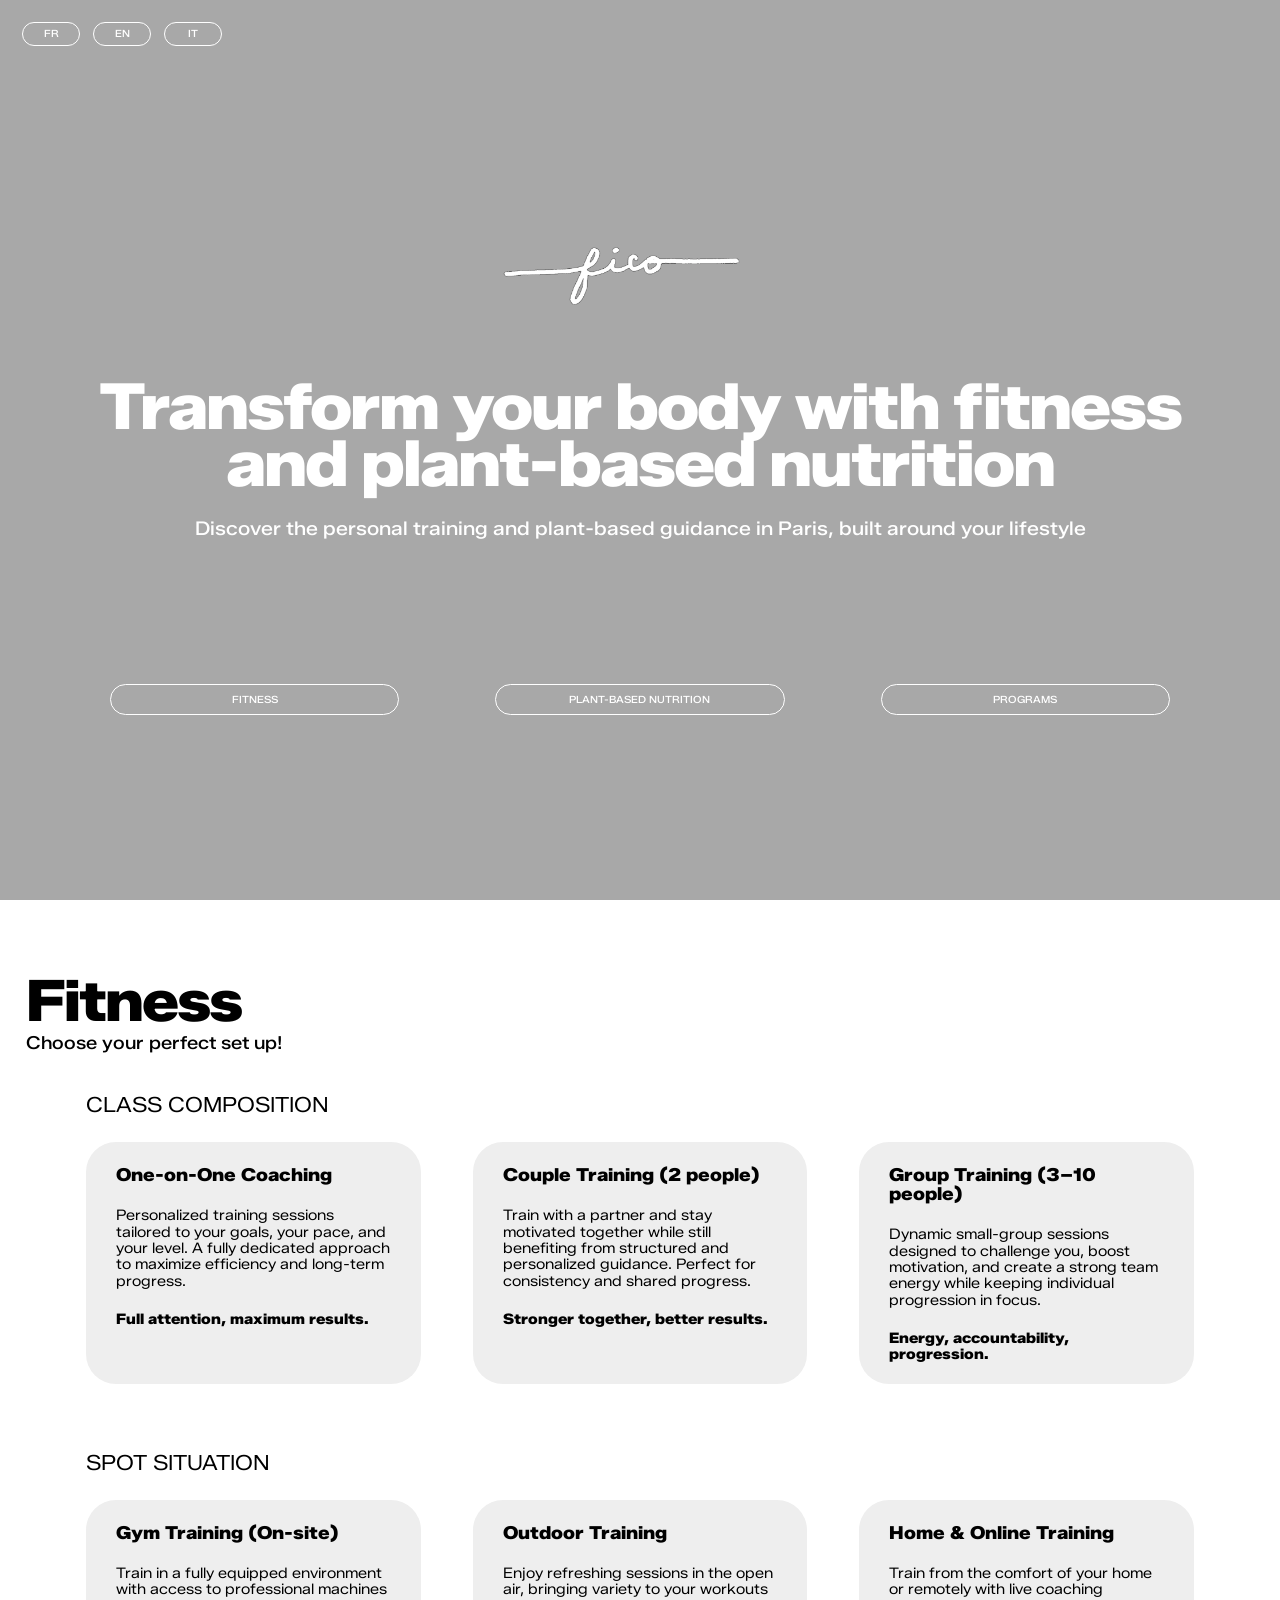
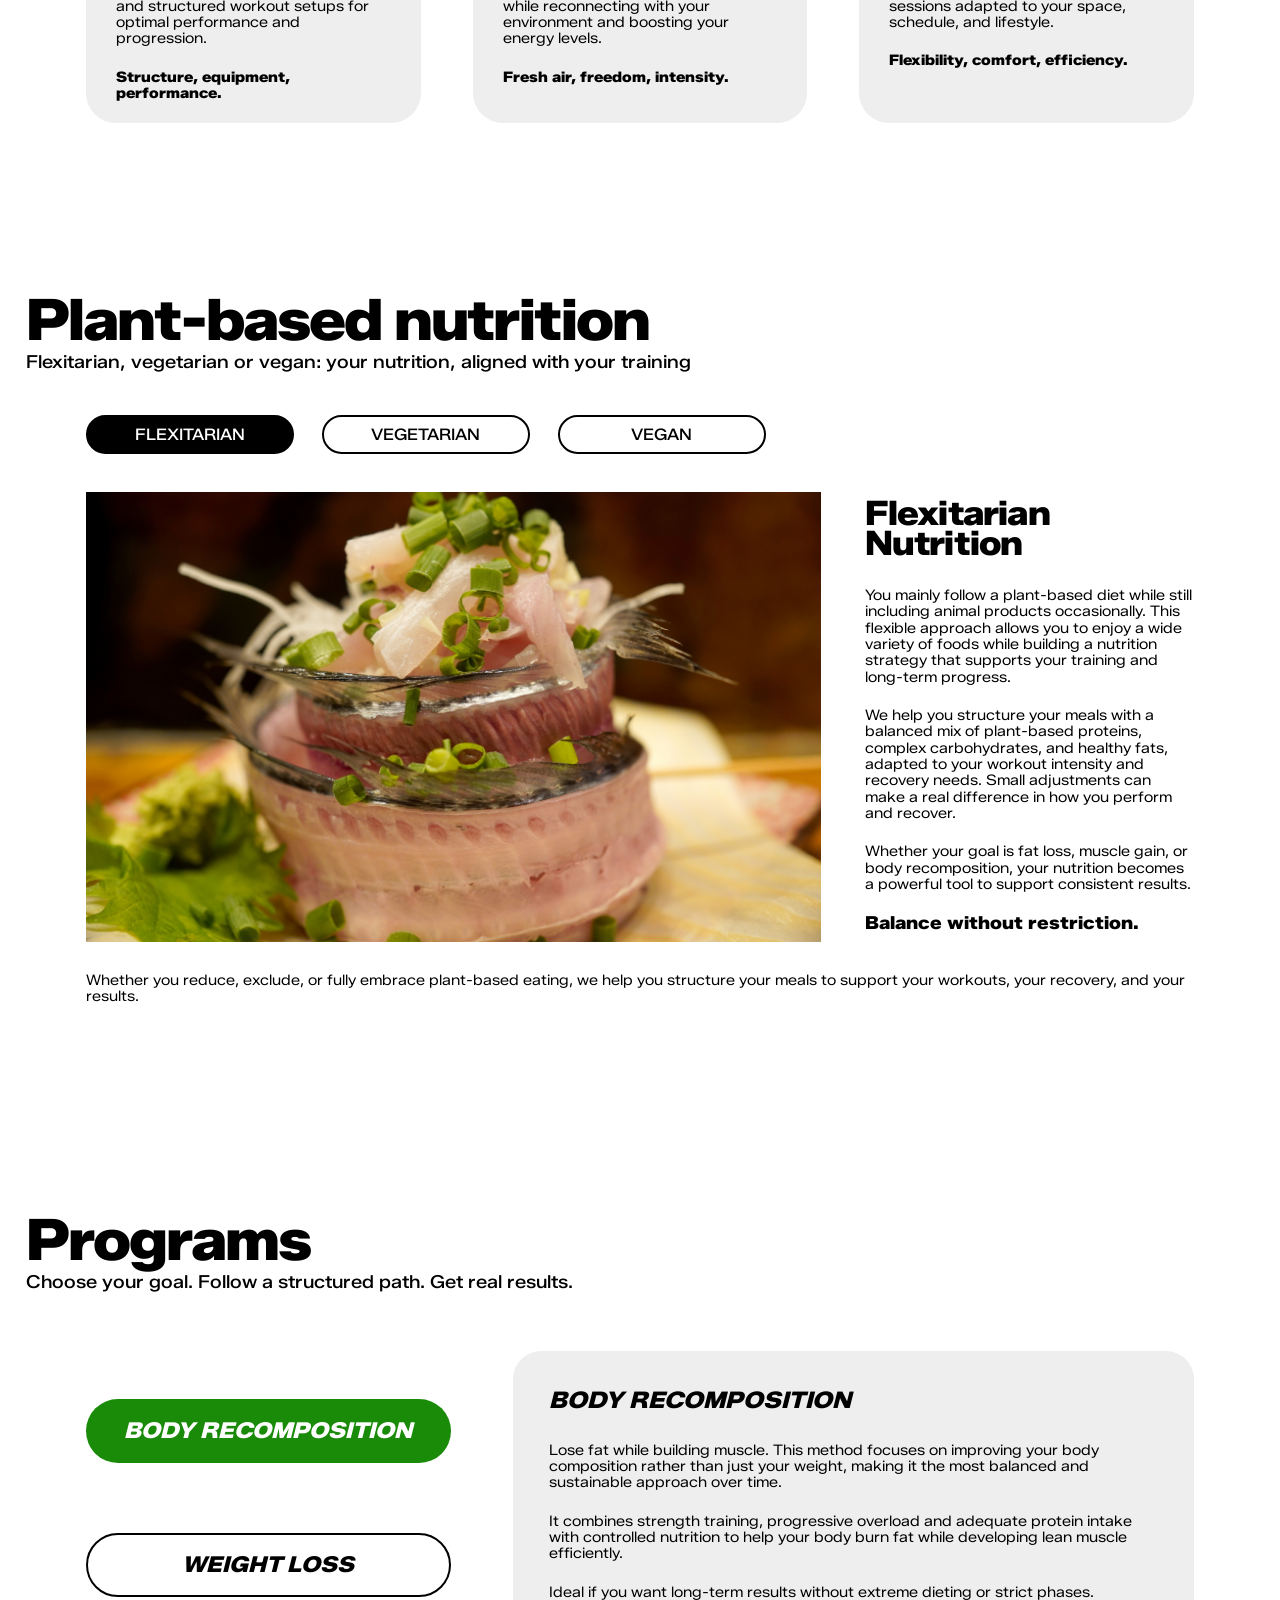
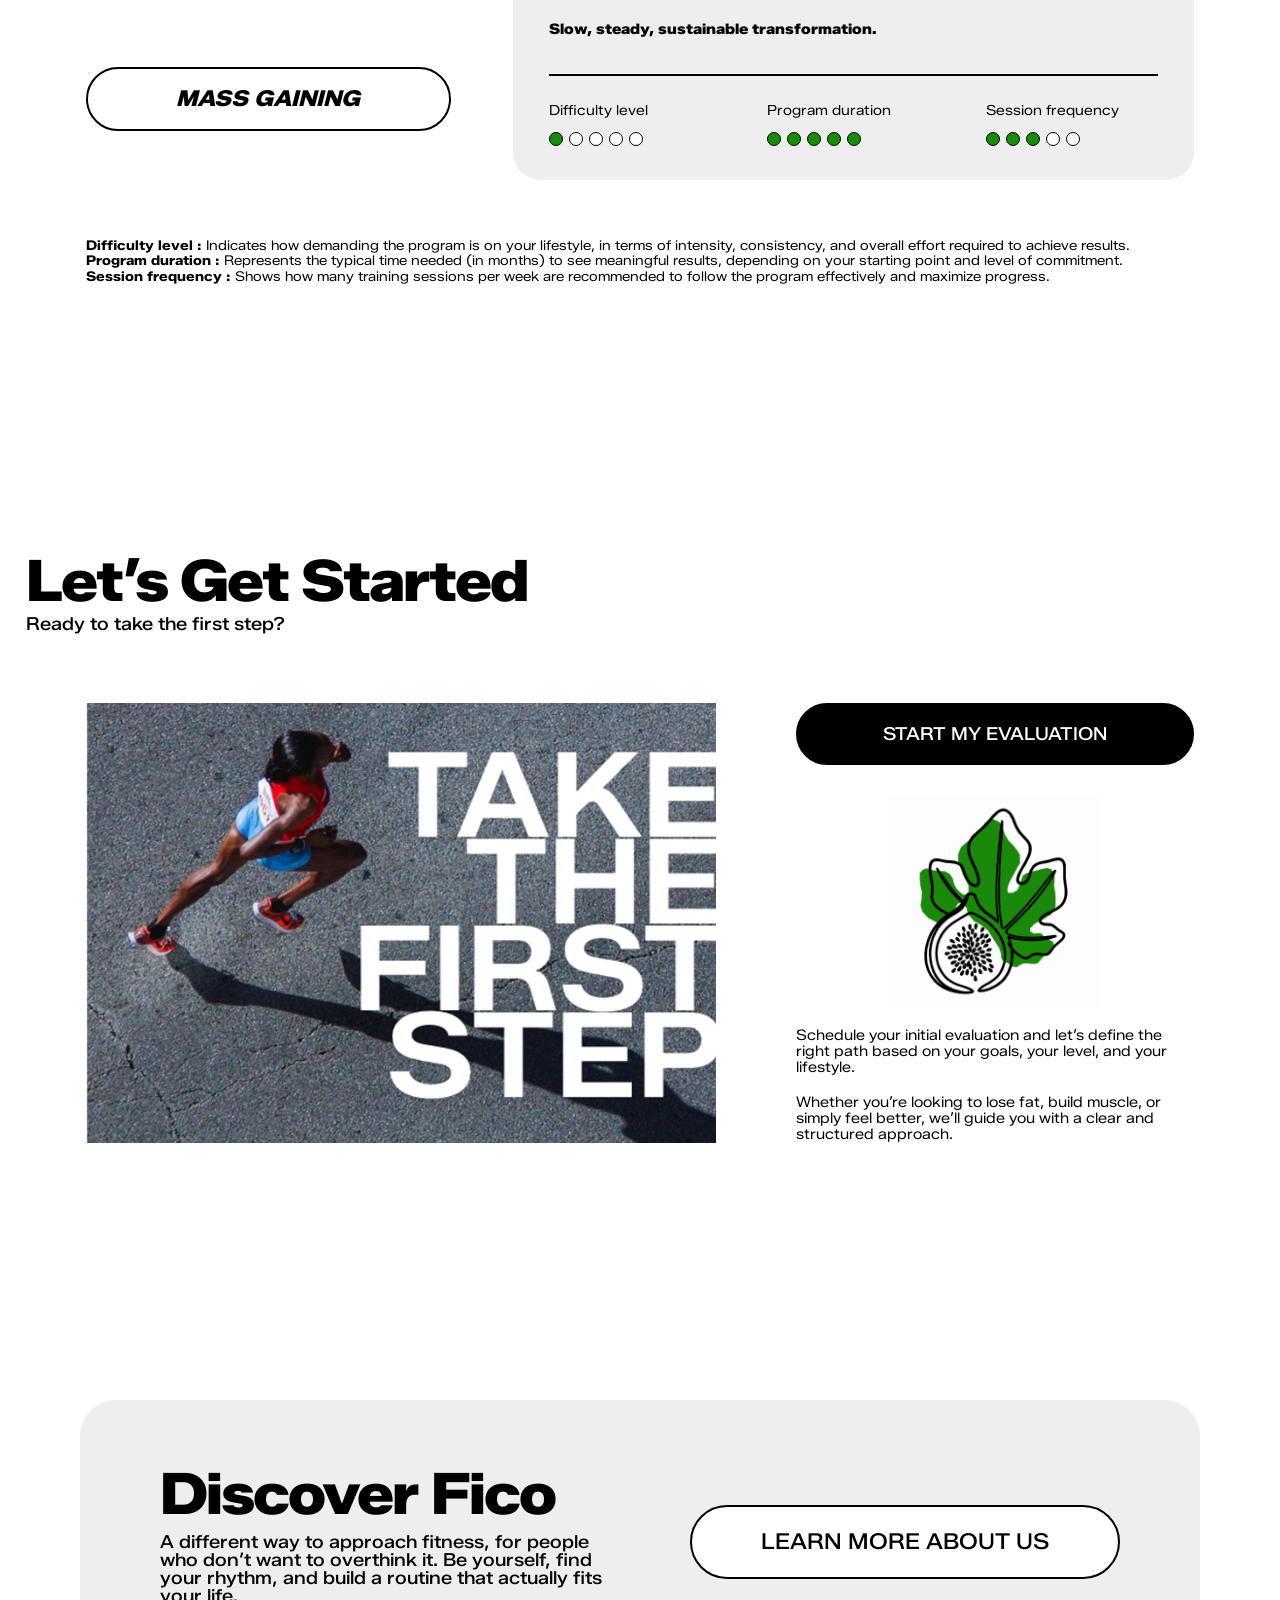
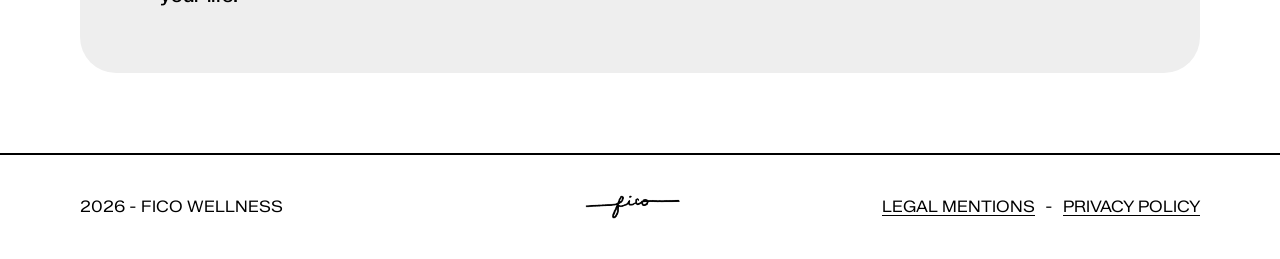
==== commit 100f56a0: "Update index.html" ====
--- a/index.html
+++ b/index.html
@@ -273,7 +273,8 @@
 <!-- =========================
      FOOTER
 ========================= -->
-<footer class="footer">
+
+         <footer class="footer">
 
     <p>2026 - FICO WELLNESS</p>
 
@@ -287,20 +288,6 @@
 
 </footer>
 
-         <footer class="footer">
-
-    <p>2026 - FICO WELLNESS</p>
-
-    <img class="footer-logo" src="fico-b.png" alt="Fico logo">
-
-    <div class="footer-links">
-        <a href="#">LEGAL MENTIONS</a>
-        <span>-</span>
-        <a href="#">PRIVACY POLICY</a>
-    </div>
-
-</footer>
-
 <script src="script.js"></script>
 
 </main>
